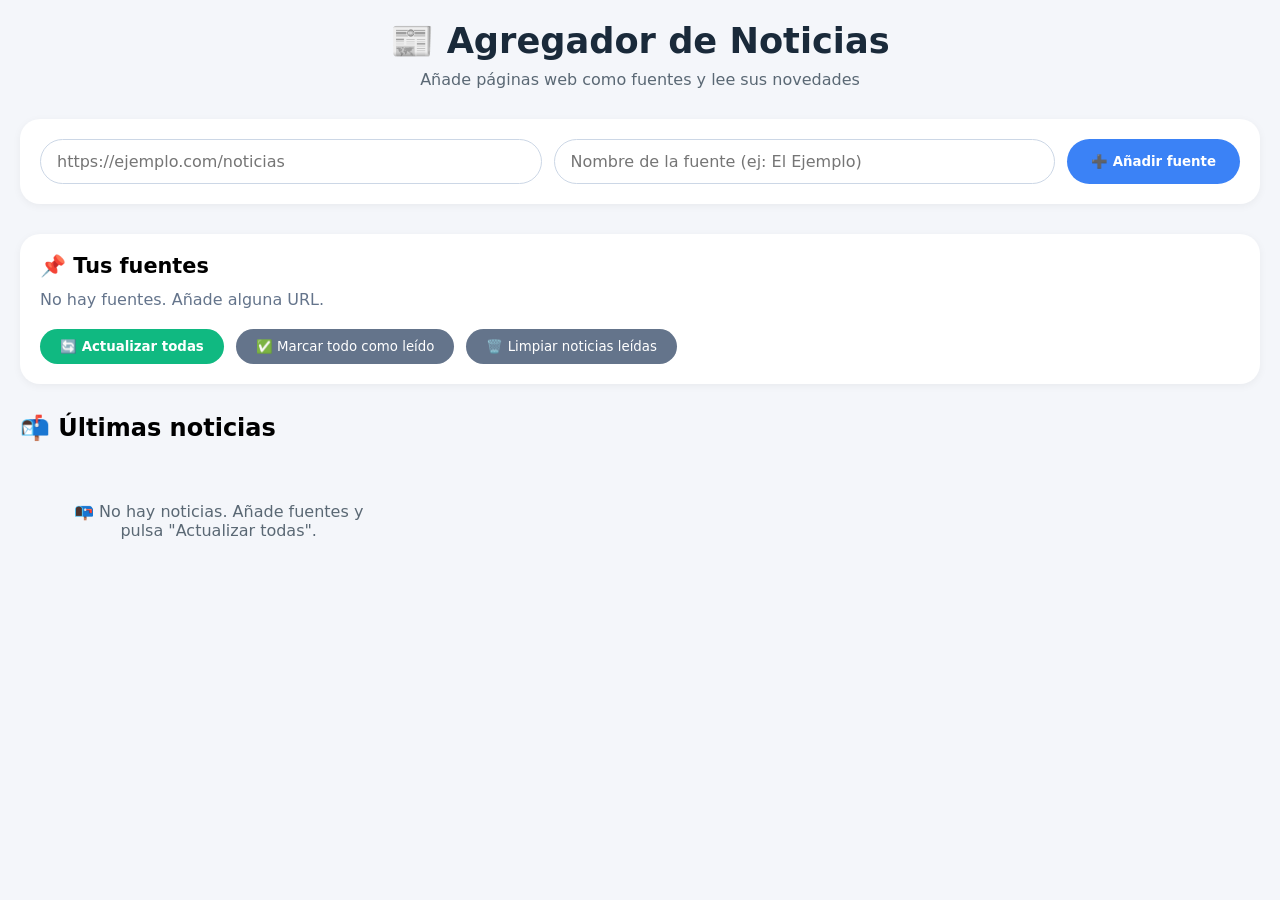
==== index.html @ e3d0ec3b "Add files via upload" ====
<!DOCTYPE html>
<html lang="es">
<head>
    <meta charset="UTF-8">
    <meta name="viewport" content="width=device-width, initial-scale=1.0, viewport-fit=cover">
    <title>Agregador de Noticias Web</title>
    <link rel="stylesheet" href="style.css">
</head>
<body>
    <div class="container">
        <header>
            <h1>📰 Agregador de Noticias</h1>
            <p>Añade páginas web como fuentes y lee sus novedades</p>
        </header>

        <div class="add-source">
            <input type="url" id="newSourceUrl" placeholder="https://ejemplo.com/noticias" required>
            <input type="text" id="newSourceName" placeholder="Nombre de la fuente (ej: El Ejemplo)">
            <button id="addSourceBtn">➕ Añadir fuente</button>
        </div>

        <div class="sources-panel">
            <h2>📌 Tus fuentes</h2>
            <div id="sourcesList" class="sources-list"></div>
            <div class="actions">
                <button id="fetchAllBtn" class="btn-primary">🔄 Actualizar todas</button>
                <button id="markAllReadBtn" class="btn-secondary">✅ Marcar todo como leído</button>
                <button id="clearReadBtn" class="btn-secondary">🗑️ Limpiar noticias leídas</button>
            </div>
        </div>

        <div class="news-container">
            <h2>📬 Últimas noticias</h2>
            <div id="newsList" class="news-grid">
                <div class="loading">Cargando noticias... Haz clic en "Actualizar todas"</div>
            </div>
        </div>
    </div>

    <script src="script.js"></script>
</body>
</html>
---- style.css ----
* {
    margin: 0;
    padding: 0;
    box-sizing: border-box;
    font-family: system-ui, -apple-system, 'Segoe UI', Roboto, 'Helvetica Neue', sans-serif;
}

body {
    background: #f4f6fa;
    padding: 20px;
}

.container {
    max-width: 1400px;
    margin: 0 auto;
}

header {
    text-align: center;
    margin-bottom: 30px;
}

header h1 {
    font-size: 2.2rem;
    color: #1a2a3a;
}

header p {
    color: #5a6874;
    margin-top: 8px;
}

.add-source {
    display: flex;
    gap: 12px;
    flex-wrap: wrap;
    background: white;
    padding: 20px;
    border-radius: 20px;
    box-shadow: 0 2px 8px rgba(0,0,0,0.05);
    margin-bottom: 30px;
}

.add-source input {
    flex: 1;
    padding: 12px 16px;
    border: 1px solid #ccd7e6;
    border-radius: 40px;
    font-size: 1rem;
    outline: none;
    transition: 0.2s;
}

.add-source input:focus {
    border-color: #3b82f6;
    box-shadow: 0 0 0 3px rgba(59,130,246,0.1);
}

.add-source button {
    background: #3b82f6;
    color: white;
    border: none;
    padding: 12px 24px;
    border-radius: 40px;
    font-weight: bold;
    cursor: pointer;
    transition: 0.2s;
}

.add-source button:hover {
    background: #2563eb;
}

.sources-panel {
    background: white;
    border-radius: 20px;
    padding: 20px;
    margin-bottom: 30px;
    box-shadow: 0 2px 8px rgba(0,0,0,0.05);
}

.sources-panel h2 {
    font-size: 1.3rem;
    margin-bottom: 12px;
}

.sources-list {
    display: flex;
    flex-wrap: wrap;
    gap: 10px;
    margin-bottom: 20px;
}

.source-tag {
    background: #eef2ff;
    padding: 6px 14px;
    border-radius: 30px;
    display: flex;
    align-items: center;
    gap: 8px;
    font-size: 0.9rem;
}

.source-tag button {
    background: none;
    border: none;
    color: #ef4444;
    font-weight: bold;
    cursor: pointer;
    font-size: 1.2rem;
    line-height: 1;
}

.actions {
    display: flex;
    gap: 12px;
    flex-wrap: wrap;
}

.btn-primary {
    background: #10b981;
    color: white;
    border: none;
    padding: 10px 20px;
    border-radius: 40px;
    cursor: pointer;
    font-weight: bold;
}

.btn-secondary {
    background: #64748b;
    color: white;
    border: none;
    padding: 10px 20px;
    border-radius: 40px;
    cursor: pointer;
}

.btn-primary:hover, .btn-secondary:hover {
    opacity: 0.9;
}

.news-container h2 {
    margin-bottom: 20px;
}

.news-grid {
    display: grid;
    grid-template-columns: repeat(auto-fill, minmax(320px, 1fr));
    gap: 24px;
}

.news-card {
    background: white;
    border-radius: 20px;
    overflow: hidden;
    box-shadow: 0 4px 12px rgba(0,0,0,0.08);
    transition: transform 0.2s, opacity 0.2s;
    cursor: pointer;
}

.news-card:hover {
    transform: translateY(-4px);
}

.news-card.read {
    opacity: 0.6;
    background: #e9ecef;
    filter: grayscale(0.1);
}

.news-img {
    width: 100%;
    height: 180px;
    object-fit: cover;
    background: #d1d5db;
}

.news-content {
    padding: 16px;
}

.news-title {
    font-size: 1.2rem;
    font-weight: 600;
    margin-bottom: 8px;
    color: #0f172a;
}

.news-summary {
    font-size: 0.9rem;
    color: #475569;
    line-height: 1.4;
}

.news-source {
    font-size: 0.75rem;
    color: #3b82f6;
    margin-top: 10px;
    text-transform: uppercase;
    font-weight: bold;
}

.loading, .no-news {
    text-align: center;
    padding: 40px;
    color: #5a6874;
}

@media (max-width: 700px) {
    .add-source {
        flex-direction: column;
    }
    .news-grid {
        grid-template-columns: 1fr;
    }
}
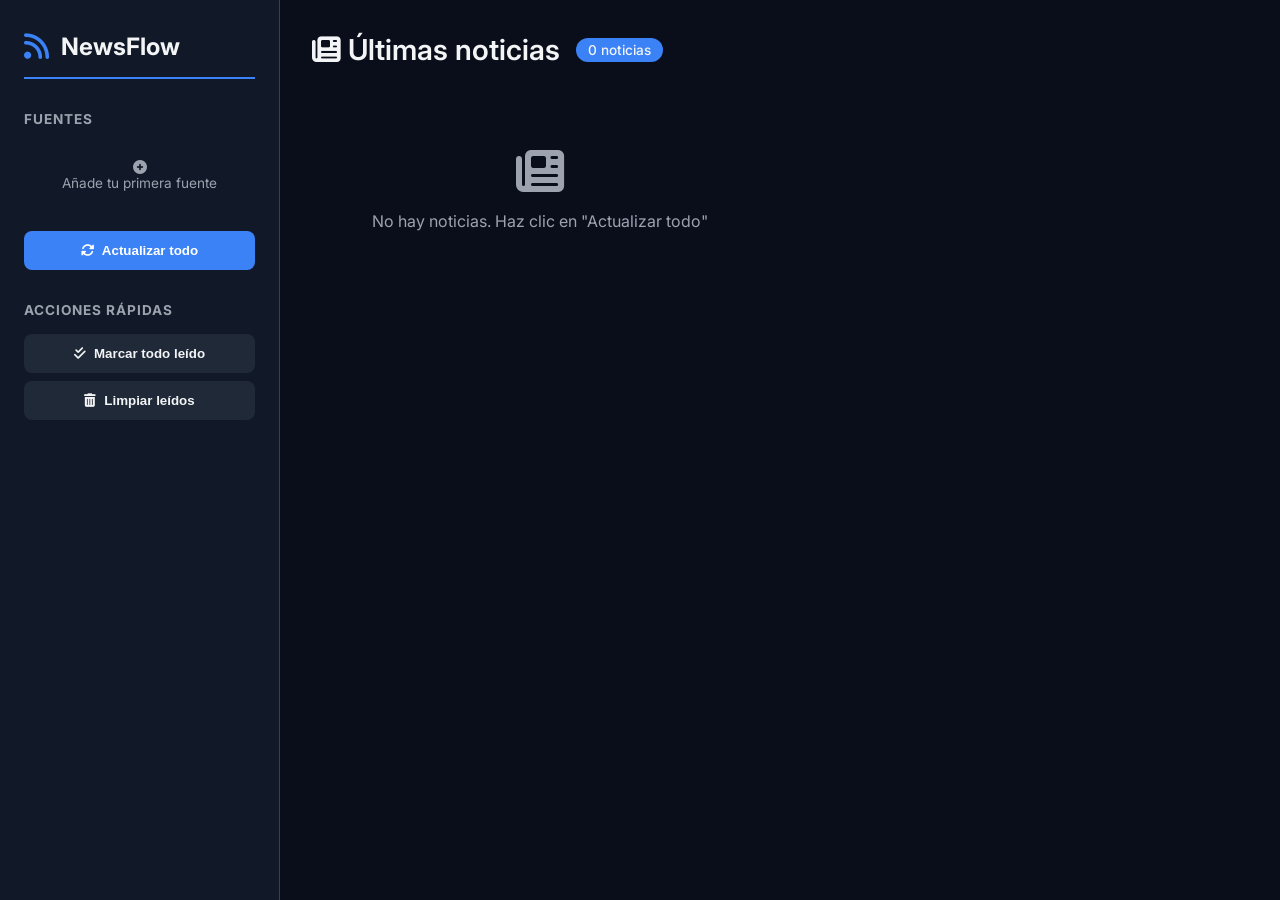
==== commit bec1d79b: "Add files via upload" ====
--- a/index.html
+++ b/index.html
@@ -3,38 +3,78 @@
 <head>
     <meta charset="UTF-8">
     <meta name="viewport" content="width=device-width, initial-scale=1.0, viewport-fit=cover">
-    <title>Agregador de Noticias Web</title>
+    <title>NewsFlow - Agregador de Noticias Inteligente</title>
     <link rel="stylesheet" href="style.css">
+    <link href="https://fonts.googleapis.com/css2?family=Inter:opsz,wght@14..32,300;14..32,400;14..32,500;14..32,600;14..32,700&display=swap" rel="stylesheet">
+    <link rel="stylesheet" href="https://cdnjs.cloudflare.com/ajax/libs/font-awesome/6.4.0/css/all.min.css">
 </head>
 <body>
-    <div class="container">
-        <header>
-            <h1>📰 Agregador de Noticias</h1>
-            <p>Añade páginas web como fuentes y lee sus novedades</p>
-        </header>
+    <div class="app-container">
+        <!-- Sidebar moderna -->
+        <aside class="sidebar">
+            <div class="logo">
+                <i class="fas fa-rss"></i>
+                <span>NewsFlow</span>
+            </div>
+            
+            <div class="sidebar-section">
+                <h3>Fuentes</h3>
+                <div id="sourcesList" class="sources-list-sidebar">
+                    <div class="empty-state-small">No hay fuentes aún</div>
+                </div>
+                <button id="fetchAllBtn" class="btn-update">
+                    <i class="fas fa-sync-alt"></i> Actualizar todo
+                </button>
+            </div>
 
-        <div class="add-source">
-            <input type="url" id="newSourceUrl" placeholder="https://ejemplo.com/noticias" required>
-            <input type="text" id="newSourceName" placeholder="Nombre de la fuente (ej: El Ejemplo)">
-            <button id="addSourceBtn">➕ Añadir fuente</button>
-        </div>
+            <div class="sidebar-section">
+                <h3>Acciones rápidas</h3>
+                <button id="markAllReadBtn" class="btn-sidebar">
+                    <i class="fas fa-check-double"></i> Marcar todo leído
+                </button>
+                <button id="clearReadBtn" class="btn-sidebar">
+                    <i class="fas fa-trash-alt"></i> Limpiar leídos
+                </button>
+            </div>
+        </aside>
 
-        <div class="sources-panel">
-            <h2>📌 Tus fuentes</h2>
-            <div id="sourcesList" class="sources-list"></div>
-            <div class="actions">
-                <button id="fetchAllBtn" class="btn-primary">🔄 Actualizar todas</button>
-                <button id="markAllReadBtn" class="btn-secondary">✅ Marcar todo como leído</button>
-                <button id="clearReadBtn" class="btn-secondary">🗑️ Limpiar noticias leídas</button>
+        <!-- Contenido principal -->
+        <main class="main-content">
+            <header class="main-header">
+                <div class="header-title">
+                    <h1><i class="fas fa-newspaper"></i> Últimas noticias</h1>
+                    <span id="newsCount" class="news-badge">0 noticias</span>
+                </div>
+                <button id="addSourceBtnMobile" class="btn-mobile-add">
+                    <i class="fas fa-plus"></i> Añadir fuente
+                </button>
+            </header>
+
+            <!-- Modal para añadir fuente -->
+            <div id="addModal" class="modal">
+                <div class="modal-content">
+                    <div class="modal-header">
+                        <h2><i class="fas fa-plus-circle"></i> Añadir nueva fuente</h2>
+                        <span class="close">&times;</span>
+                    </div>
+                    <div class="modal-body">
+                        <input type="url" id="newSourceUrl" placeholder="https://www.elmundo.es/" required>
+                        <input type="text" id="newSourceName" placeholder="Nombre (ej: El Mundo)">
+                        <div class="modal-buttons">
+                            <button id="addSourceBtn" class="btn-primary">Guardar fuente</button>
+                        </div>
+                    </div>
+                </div>
             </div>
-        </div>
 
-        <div class="news-container">
-            <h2>📬 Últimas noticias</h2>
+            <!-- Grid de noticias -->
             <div id="newsList" class="news-grid">
-                <div class="loading">Cargando noticias... Haz clic en "Actualizar todas"</div>
+                <div class="loading-state">
+                    <i class="fas fa-spinner fa-spin"></i>
+                    <p>Cargando noticias...</p>
+                </div>
             </div>
-        </div>
+        </main>
     </div>
 
     <script src="script.js"></script>
--- a/style.css
+++ b/style.css
@@ -1,216 +1,405 @@
+:root {
+    --bg-primary: #0a0e1a;
+    --bg-secondary: #111827;
+    --bg-tertiary: #1f2937;
+    --text-primary: #f3f4f6;
+    --text-secondary: #9ca3af;
+    --accent-primary: #3b82f6;
+    --accent-secondary: #10b981;
+    --border-color: #374151;
+    --card-hover: #1e293b;
+    --read-opacity: 0.5;
+}
+
 * {
     margin: 0;
     padding: 0;
     box-sizing: border-box;
-    font-family: system-ui, -apple-system, 'Segoe UI', Roboto, 'Helvetica Neue', sans-serif;
 }
 
 body {
-    background: #f4f6fa;
-    padding: 20px;
-}
-
-.container {
-    max-width: 1400px;
-    margin: 0 auto;
-}
-
-header {
-    text-align: center;
-    margin-bottom: 30px;
-}
-
-header h1 {
-    font-size: 2.2rem;
-    color: #1a2a3a;
-}
-
-header p {
-    color: #5a6874;
-    margin-top: 8px;
-}
-
-.add-source {
-    display: flex;
+    font-family: 'Inter', sans-serif;
+    background: var(--bg-primary);
+    color: var(--text-primary);
+    overflow-x: hidden;
+}
+
+.app-container {
+    display: flex;
+    min-height: 100vh;
+}
+
+/* Sidebar moderna */
+.sidebar {
+    width: 280px;
+    background: var(--bg-secondary);
+    border-right: 1px solid var(--border-color);
+    padding: 2rem 1.5rem;
+    position: fixed;
+    height: 100vh;
+    overflow-y: auto;
+    backdrop-filter: blur(10px);
+}
+
+.logo {
+    display: flex;
+    align-items: center;
     gap: 12px;
-    flex-wrap: wrap;
-    background: white;
-    padding: 20px;
-    border-radius: 20px;
-    box-shadow: 0 2px 8px rgba(0,0,0,0.05);
-    margin-bottom: 30px;
-}
-
-.add-source input {
+    font-size: 1.5rem;
+    font-weight: 700;
+    margin-bottom: 2rem;
+    padding-bottom: 1rem;
+    border-bottom: 2px solid var(--accent-primary);
+}
+
+.logo i {
+    color: var(--accent-primary);
+    font-size: 1.8rem;
+}
+
+.sidebar-section {
+    margin-bottom: 2rem;
+}
+
+.sidebar-section h3 {
+    font-size: 0.85rem;
+    text-transform: uppercase;
+    letter-spacing: 1px;
+    color: var(--text-secondary);
+    margin-bottom: 1rem;
+}
+
+.sources-list-sidebar {
+    margin-bottom: 1.5rem;
+    max-height: 400px;
+    overflow-y: auto;
+}
+
+.source-item {
+    background: var(--bg-tertiary);
+    padding: 0.75rem;
+    margin-bottom: 0.5rem;
+    border-radius: 8px;
+    display: flex;
+    justify-content: space-between;
+    align-items: center;
+    transition: all 0.2s;
+}
+
+.source-item:hover {
+    background: #2d3748;
+    transform: translateX(4px);
+}
+
+.source-name {
+    font-size: 0.9rem;
+    font-weight: 500;
     flex: 1;
-    padding: 12px 16px;
-    border: 1px solid #ccd7e6;
-    border-radius: 40px;
-    font-size: 1rem;
-    outline: none;
-    transition: 0.2s;
-}
-
-.add-source input:focus {
-    border-color: #3b82f6;
-    box-shadow: 0 0 0 3px rgba(59,130,246,0.1);
-}
-
-.add-source button {
-    background: #3b82f6;
-    color: white;
-    border: none;
-    padding: 12px 24px;
-    border-radius: 40px;
-    font-weight: bold;
-    cursor: pointer;
-    transition: 0.2s;
-}
-
-.add-source button:hover {
-    background: #2563eb;
-}
-
-.sources-panel {
-    background: white;
-    border-radius: 20px;
-    padding: 20px;
-    margin-bottom: 30px;
-    box-shadow: 0 2px 8px rgba(0,0,0,0.05);
-}
-
-.sources-panel h2 {
-    font-size: 1.3rem;
-    margin-bottom: 12px;
-}
-
-.sources-list {
-    display: flex;
-    flex-wrap: wrap;
-    gap: 10px;
-    margin-bottom: 20px;
-}
-
-.source-tag {
-    background: #eef2ff;
-    padding: 6px 14px;
-    border-radius: 30px;
-    display: flex;
-    align-items: center;
-    gap: 8px;
-    font-size: 0.9rem;
-}
-
-.source-tag button {
+}
+
+.remove-source {
     background: none;
     border: none;
     color: #ef4444;
-    font-weight: bold;
     cursor: pointer;
-    font-size: 1.2rem;
-    line-height: 1;
-}
-
-.actions {
-    display: flex;
-    gap: 12px;
+    padding: 4px 8px;
+    border-radius: 4px;
+    transition: all 0.2s;
+}
+
+.remove-source:hover {
+    background: rgba(239, 68, 68, 0.2);
+}
+
+.btn-update, .btn-sidebar {
+    width: 100%;
+    padding: 0.75rem;
+    border: none;
+    border-radius: 8px;
+    font-weight: 600;
+    cursor: pointer;
+    transition: all 0.2s;
+    display: flex;
+    align-items: center;
+    justify-content: center;
+    gap: 8px;
+}
+
+.btn-update {
+    background: var(--accent-primary);
+    color: white;
+}
+
+.btn-update:hover {
+    background: #2563eb;
+    transform: translateY(-2px);
+}
+
+.btn-sidebar {
+    background: var(--bg-tertiary);
+    color: var(--text-primary);
+    margin-bottom: 0.5rem;
+}
+
+.btn-sidebar:hover {
+    background: #2d3748;
+}
+
+/* Main content */
+.main-content {
+    flex: 1;
+    margin-left: 280px;
+    padding: 2rem;
+}
+
+.main-header {
+    display: flex;
+    justify-content: space-between;
+    align-items: center;
+    margin-bottom: 2rem;
     flex-wrap: wrap;
-}
-
-.btn-primary {
-    background: #10b981;
+    gap: 1rem;
+}
+
+.header-title {
+    display: flex;
+    align-items: center;
+    gap: 1rem;
+}
+
+.header-title h1 {
+    font-size: 1.8rem;
+    font-weight: 600;
+}
+
+.news-badge {
+    background: var(--accent-primary);
+    padding: 0.25rem 0.75rem;
+    border-radius: 20px;
+    font-size: 0.85rem;
+    font-weight: 500;
+}
+
+.btn-mobile-add {
+    display: none;
+    background: var(--accent-primary);
     color: white;
     border: none;
-    padding: 10px 20px;
-    border-radius: 40px;
+    padding: 0.75rem 1.5rem;
+    border-radius: 8px;
     cursor: pointer;
-    font-weight: bold;
-}
-
-.btn-secondary {
-    background: #64748b;
-    color: white;
-    border: none;
-    padding: 10px 20px;
-    border-radius: 40px;
+    font-weight: 600;
+    gap: 8px;
+}
+
+/* Modal */
+.modal {
+    display: none;
+    position: fixed;
+    z-index: 1000;
+    left: 0;
+    top: 0;
+    width: 100%;
+    height: 100%;
+    background: rgba(0,0,0,0.8);
+    backdrop-filter: blur(4px);
+}
+
+.modal-content {
+    background: var(--bg-secondary);
+    margin: 10% auto;
+    width: 90%;
+    max-width: 500px;
+    border-radius: 16px;
+    animation: slideDown 0.3s ease;
+}
+
+@keyframes slideDown {
+    from {
+        transform: translateY(-50px);
+        opacity: 0;
+    }
+    to {
+        transform: translateY(0);
+        opacity: 1;
+    }
+}
+
+.modal-header {
+    padding: 1.5rem;
+    border-bottom: 1px solid var(--border-color);
+    display: flex;
+    justify-content: space-between;
+    align-items: center;
+}
+
+.close {
+    font-size: 1.8rem;
     cursor: pointer;
-}
-
-.btn-primary:hover, .btn-secondary:hover {
-    opacity: 0.9;
-}
-
-.news-container h2 {
-    margin-bottom: 20px;
-}
-
+    transition: 0.2s;
+}
+
+.close:hover {
+    color: var(--accent-primary);
+}
+
+.modal-body {
+    padding: 1.5rem;
+}
+
+.modal-body input {
+    width: 100%;
+    padding: 0.75rem;
+    margin-bottom: 1rem;
+    background: var(--bg-tertiary);
+    border: 1px solid var(--border-color);
+    border-radius: 8px;
+    color: var(--text-primary);
+    font-size: 1rem;
+}
+
+/* News grid */
 .news-grid {
     display: grid;
-    grid-template-columns: repeat(auto-fill, minmax(320px, 1fr));
-    gap: 24px;
+    grid-template-columns: repeat(auto-fill, minmax(360px, 1fr));
+    gap: 1.5rem;
 }
 
 .news-card {
-    background: white;
-    border-radius: 20px;
+    background: var(--bg-secondary);
+    border-radius: 12px;
     overflow: hidden;
-    box-shadow: 0 4px 12px rgba(0,0,0,0.08);
-    transition: transform 0.2s, opacity 0.2s;
     cursor: pointer;
+    transition: all 0.3s cubic-bezier(0.4, 0, 0.2, 1);
+    border: 1px solid var(--border-color);
+    position: relative;
 }
 
 .news-card:hover {
     transform: translateY(-4px);
+    box-shadow: 0 12px 24px rgba(0,0,0,0.3);
+    border-color: var(--accent-primary);
 }
 
 .news-card.read {
     opacity: 0.6;
-    background: #e9ecef;
-    filter: grayscale(0.1);
+    filter: grayscale(0.3);
+    background: var(--bg-tertiary);
+}
+
+.news-card.read::after {
+    content: "✓ Leído";
+    position: absolute;
+    top: 12px;
+    right: 12px;
+    background: var(--accent-secondary);
+    padding: 4px 8px;
+    border-radius: 6px;
+    font-size: 0.7rem;
+    font-weight: 600;
 }
 
 .news-img {
     width: 100%;
-    height: 180px;
+    height: 200px;
     object-fit: cover;
-    background: #d1d5db;
+    background: linear-gradient(135deg, #1e293b, #0f172a);
 }
 
 .news-content {
-    padding: 16px;
+    padding: 1.25rem;
 }
 
 .news-title {
-    font-size: 1.2rem;
-    font-weight: 600;
-    margin-bottom: 8px;
-    color: #0f172a;
+    font-size: 1.1rem;
+    font-weight: 600;
+    margin-bottom: 0.5rem;
+    line-height: 1.4;
 }
 
 .news-summary {
-    font-size: 0.9rem;
-    color: #475569;
-    line-height: 1.4;
+    font-size: 0.85rem;
+    color: var(--text-secondary);
+    line-height: 1.5;
+    margin-bottom: 0.75rem;
+}
+
+.news-meta {
+    display: flex;
+    justify-content: space-between;
+    align-items: center;
+    font-size: 0.75rem;
 }
 
 .news-source {
-    font-size: 0.75rem;
-    color: #3b82f6;
-    margin-top: 10px;
+    color: var(--accent-primary);
+    font-weight: 600;
     text-transform: uppercase;
-    font-weight: bold;
-}
-
-.loading, .no-news {
+}
+
+.news-date {
+    color: var(--text-secondary);
+}
+
+.loading-state {
     text-align: center;
-    padding: 40px;
-    color: #5a6874;
-}
-
-@media (max-width: 700px) {
-    .add-source {
-        flex-direction: column;
-    }
+    padding: 3rem;
+    color: var(--text-secondary);
+}
+
+.loading-state i {
+    font-size: 3rem;
+    margin-bottom: 1rem;
+}
+
+.empty-state-small {
+    text-align: center;
+    padding: 1rem;
+    color: var(--text-secondary);
+    font-size: 0.85rem;
+}
+
+/* Scrollbar */
+::-webkit-scrollbar {
+    width: 8px;
+    height: 8px;
+}
+
+::-webkit-scrollbar-track {
+    background: var(--bg-primary);
+}
+
+::-webkit-scrollbar-thumb {
+    background: var(--border-color);
+    border-radius: 4px;
+}
+
+::-webkit-scrollbar-thumb:hover {
+    background: var(--accent-primary);
+}
+
+/* Responsive */
+@media (max-width: 768px) {
+    .sidebar {
+        transform: translateX(-100%);
+        position: fixed;
+        z-index: 100;
+        transition: transform 0.3s;
+    }
+    
+    .sidebar.open {
+        transform: translateX(0);
+    }
+    
+    .main-content {
+        margin-left: 0;
+        padding: 1rem;
+    }
+    
+    .btn-mobile-add {
+        display: flex;
+    }
+    
     .news-grid {
         grid-template-columns: 1fr;
     }
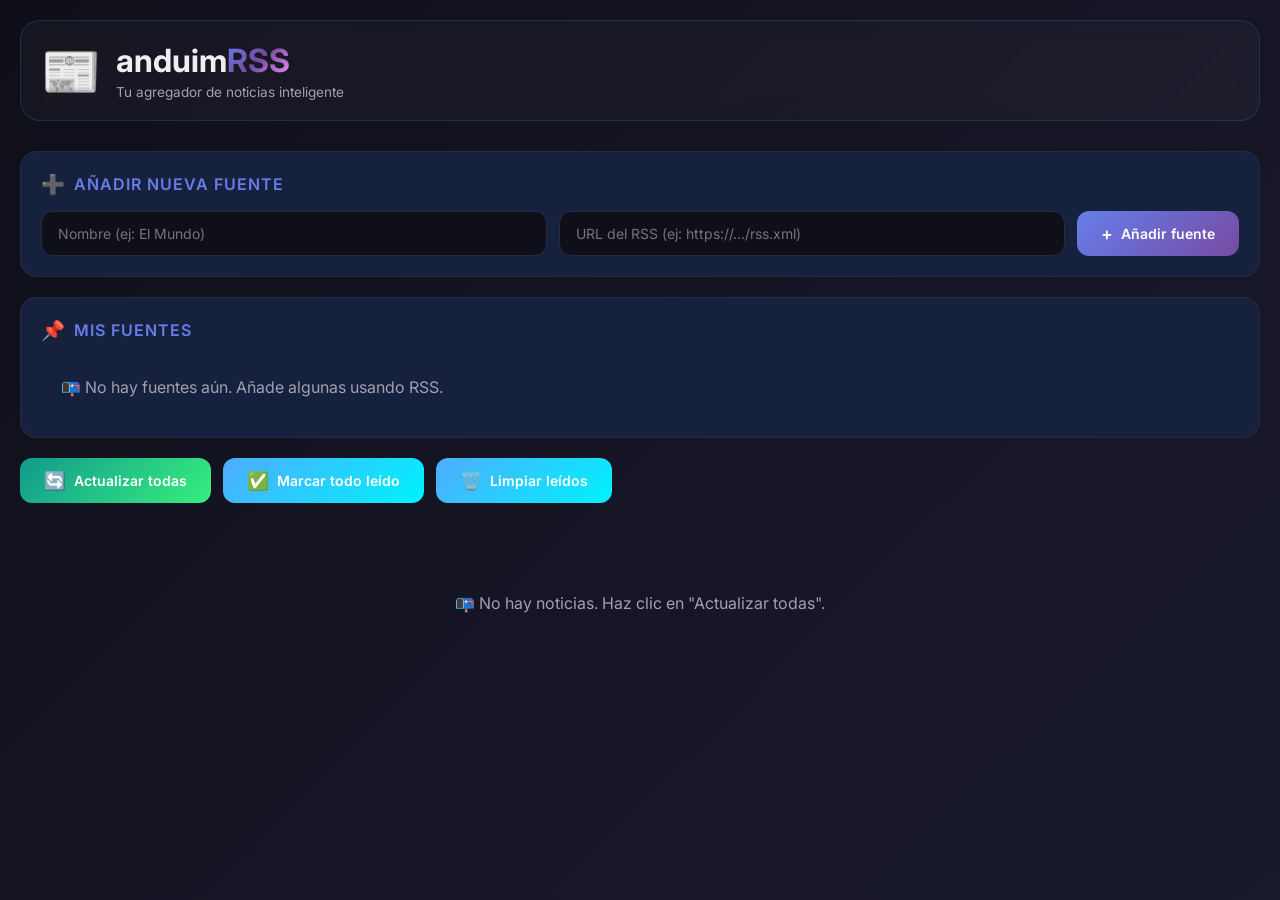
==== commit b234875c: "Add files via upload" ====
--- a/index.html
+++ b/index.html
@@ -3,78 +3,61 @@
 <head>
     <meta charset="UTF-8">
     <meta name="viewport" content="width=device-width, initial-scale=1.0, viewport-fit=cover">
-    <title>NewsFlow - Agregador de Noticias Inteligente</title>
+    <title>anduimRSS - Lector de noticias</title>
     <link rel="stylesheet" href="style.css">
     <link href="https://fonts.googleapis.com/css2?family=Inter:opsz,wght@14..32,300;14..32,400;14..32,500;14..32,600;14..32,700&display=swap" rel="stylesheet">
-    <link rel="stylesheet" href="https://cdnjs.cloudflare.com/ajax/libs/font-awesome/6.4.0/css/all.min.css">
 </head>
 <body>
-    <div class="app-container">
-        <!-- Sidebar moderna -->
-        <aside class="sidebar">
+    <div class="container">
+        <!-- Header con logo -->
+        <header>
             <div class="logo">
-                <i class="fas fa-rss"></i>
-                <span>NewsFlow</span>
+                <div class="logo-icon">📰</div>
+                <div class="logo-text">
+                    <h1>anduim<span class="gradient">RSS</span></h1>
+                    <p>Tu agregador de noticias inteligente</p>
+                </div>
             </div>
-            
-            <div class="sidebar-section">
-                <h3>Fuentes</h3>
-                <div id="sourcesList" class="sources-list-sidebar">
-                    <div class="empty-state-small">No hay fuentes aún</div>
-                </div>
-                <button id="fetchAllBtn" class="btn-update">
-                    <i class="fas fa-sync-alt"></i> Actualizar todo
+        </header>
+
+        <!-- Formulario añadir fuente -->
+        <div class="card add-card">
+            <h3><span class="icon">➕</span> Añadir nueva fuente</h3>
+            <div class="add-form">
+                <input type="text" id="sourceName" placeholder="Nombre (ej: El Mundo)" class="input">
+                <input type="url" id="sourceRss" placeholder="URL del RSS (ej: https://.../rss.xml)" class="input">
+                <button id="addBtn" class="btn btn-primary">
+                    <span class="btn-icon">+</span> Añadir fuente
                 </button>
             </div>
+        </div>
 
-            <div class="sidebar-section">
-                <h3>Acciones rápidas</h3>
-                <button id="markAllReadBtn" class="btn-sidebar">
-                    <i class="fas fa-check-double"></i> Marcar todo leído
-                </button>
-                <button id="clearReadBtn" class="btn-sidebar">
-                    <i class="fas fa-trash-alt"></i> Limpiar leídos
-                </button>
+        <!-- Lista de fuentes -->
+        <div class="card sources-card">
+            <h3><span class="icon">📌</span> Mis fuentes</h3>
+            <div id="sourcesList" class="sources-list"></div>
+        </div>
+
+        <!-- Barra de acciones -->
+        <div class="actions-bar">
+            <button id="refreshBtn" class="btn btn-success">
+                <span class="btn-icon">🔄</span> Actualizar todas
+            </button>
+            <button id="markReadBtn" class="btn btn-secondary">
+                <span class="btn-icon">✅</span> Marcar todo leído
+            </button>
+            <button id="clearReadBtn" class="btn btn-secondary">
+                <span class="btn-icon">🗑️</span> Limpiar leídos
+            </button>
+        </div>
+
+        <!-- Contenedor de noticias -->
+        <div id="newsContainer" class="news-container">
+            <div class="loading-state">
+                <div class="loading-spinner"></div>
+                <p>✨ Haz clic en "Actualizar todas" para cargar noticias</p>
             </div>
-        </aside>
-
-        <!-- Contenido principal -->
-        <main class="main-content">
-            <header class="main-header">
-                <div class="header-title">
-                    <h1><i class="fas fa-newspaper"></i> Últimas noticias</h1>
-                    <span id="newsCount" class="news-badge">0 noticias</span>
-                </div>
-                <button id="addSourceBtnMobile" class="btn-mobile-add">
-                    <i class="fas fa-plus"></i> Añadir fuente
-                </button>
-            </header>
-
-            <!-- Modal para añadir fuente -->
-            <div id="addModal" class="modal">
-                <div class="modal-content">
-                    <div class="modal-header">
-                        <h2><i class="fas fa-plus-circle"></i> Añadir nueva fuente</h2>
-                        <span class="close">&times;</span>
-                    </div>
-                    <div class="modal-body">
-                        <input type="url" id="newSourceUrl" placeholder="https://www.elmundo.es/" required>
-                        <input type="text" id="newSourceName" placeholder="Nombre (ej: El Mundo)">
-                        <div class="modal-buttons">
-                            <button id="addSourceBtn" class="btn-primary">Guardar fuente</button>
-                        </div>
-                    </div>
-                </div>
-            </div>
-
-            <!-- Grid de noticias -->
-            <div id="newsList" class="news-grid">
-                <div class="loading-state">
-                    <i class="fas fa-spinner fa-spin"></i>
-                    <p>Cargando noticias...</p>
-                </div>
-            </div>
-        </main>
+        </div>
     </div>
 
     <script src="script.js"></script>
--- a/style.css
+++ b/style.css
@@ -1,14 +1,17 @@
 :root {
-    --bg-primary: #0a0e1a;
-    --bg-secondary: #111827;
-    --bg-tertiary: #1f2937;
-    --text-primary: #f3f4f6;
-    --text-secondary: #9ca3af;
-    --accent-primary: #3b82f6;
-    --accent-secondary: #10b981;
-    --border-color: #374151;
-    --card-hover: #1e293b;
-    --read-opacity: 0.5;
+    --bg-primary: #0f0f1a;
+    --bg-secondary: #1a1a2e;
+    --bg-card: #16213e;
+    --text-primary: #eeeeee;
+    --text-secondary: #a0a0b0;
+    --accent-1: #667eea;
+    --accent-2: #764ba2;
+    --accent-3: #f093fb;
+    --accent-4: #4facfe;
+    --success: #00b894;
+    --warning: #fdcb6e;
+    --danger: #ff7675;
+    --border: #2a2a3e;
 }
 
 * {
@@ -18,348 +21,393 @@
 }
 
 body {
-    font-family: 'Inter', sans-serif;
-    background: var(--bg-primary);
+    font-family: 'Inter', -apple-system, BlinkMacSystemFont, 'Segoe UI', sans-serif;
+    background: linear-gradient(135deg, var(--bg-primary) 0%, var(--bg-secondary) 100%);
     color: var(--text-primary);
-    overflow-x: hidden;
-}
-
-.app-container {
-    display: flex;
+    padding: 20px;
     min-height: 100vh;
 }
 
-/* Sidebar moderna */
-.sidebar {
-    width: 280px;
-    background: var(--bg-secondary);
-    border-right: 1px solid var(--border-color);
-    padding: 2rem 1.5rem;
-    position: fixed;
-    height: 100vh;
-    overflow-y: auto;
+.container {
+    max-width: 1400px;
+    margin: 0 auto;
+}
+
+/* Header con logo */
+header {
+    margin-bottom: 30px;
+    animation: slideDown 0.5s ease;
+}
+
+.logo {
+    display: flex;
+    align-items: center;
+    gap: 15px;
+    padding: 20px;
+    background: rgba(255, 255, 255, 0.03);
     backdrop-filter: blur(10px);
-}
-
-.logo {
+    border-radius: 20px;
+    border: 1px solid rgba(102, 126, 234, 0.2);
+}
+
+.logo-icon {
+    font-size: 3rem;
+    animation: float 3s ease-in-out infinite;
+}
+
+.logo-text h1 {
+    font-size: 2rem;
+    font-weight: 700;
+}
+
+.gradient {
+    background: linear-gradient(135deg, var(--accent-1), var(--accent-2), var(--accent-3));
+    -webkit-background-clip: text;
+    -webkit-text-fill-color: transparent;
+    background-clip: text;
+}
+
+.logo-text p {
+    color: var(--text-secondary);
+    font-size: 0.85rem;
+    margin-top: 4px;
+}
+
+/* Cards generales */
+.card {
+    background: var(--bg-card);
+    border-radius: 16px;
+    padding: 20px;
+    margin-bottom: 20px;
+    border: 1px solid var(--border);
+    transition: all 0.3s ease;
+}
+
+.card:hover {
+    border-color: var(--accent-1);
+    box-shadow: 0 4px 20px rgba(102, 126, 234, 0.1);
+}
+
+.card h3 {
+    font-size: 1rem;
+    font-weight: 600;
+    margin-bottom: 15px;
     display: flex;
     align-items: center;
-    gap: 12px;
-    font-size: 1.5rem;
-    font-weight: 700;
-    margin-bottom: 2rem;
-    padding-bottom: 1rem;
-    border-bottom: 2px solid var(--accent-primary);
-}
-
-.logo i {
-    color: var(--accent-primary);
-    font-size: 1.8rem;
-}
-
-.sidebar-section {
-    margin-bottom: 2rem;
-}
-
-.sidebar-section h3 {
-    font-size: 0.85rem;
+    gap: 8px;
+    color: var(--accent-1);
     text-transform: uppercase;
     letter-spacing: 1px;
-    color: var(--text-secondary);
-    margin-bottom: 1rem;
-}
-
-.sources-list-sidebar {
-    margin-bottom: 1.5rem;
-    max-height: 400px;
-    overflow-y: auto;
-}
-
-.source-item {
-    background: var(--bg-tertiary);
-    padding: 0.75rem;
-    margin-bottom: 0.5rem;
-    border-radius: 8px;
-    display: flex;
-    justify-content: space-between;
+}
+
+.icon {
+    font-size: 1.2rem;
+}
+
+/* Formulario */
+.add-form {
+    display: flex;
+    gap: 12px;
+    flex-wrap: wrap;
+}
+
+.input {
+    flex: 1;
+    padding: 12px 16px;
+    background: var(--bg-primary);
+    border: 1px solid var(--border);
+    border-radius: 12px;
+    color: var(--text-primary);
+    font-size: 14px;
+    transition: all 0.3s;
+    font-family: 'Inter', monospace;
+}
+
+.input:focus {
+    outline: none;
+    border-color: var(--accent-1);
+    box-shadow: 0 0 0 3px rgba(102, 126, 234, 0.1);
+}
+
+/* Botones */
+.btn {
+    padding: 12px 24px;
+    border: none;
+    border-radius: 12px;
+    font-weight: 600;
+    cursor: pointer;
+    transition: all 0.3s;
+    font-size: 14px;
+    display: inline-flex;
     align-items: center;
-    transition: all 0.2s;
-}
-
-.source-item:hover {
-    background: #2d3748;
+    gap: 8px;
+    font-family: 'Inter', sans-serif;
+}
+
+.btn-icon {
+    font-size: 1.1rem;
+}
+
+.btn-primary {
+    background: linear-gradient(135deg, var(--accent-1), var(--accent-2));
+    color: white;
+}
+
+.btn-primary:hover {
+    transform: translateY(-2px);
+    box-shadow: 0 4px 15px rgba(102, 126, 234, 0.4);
+}
+
+.btn-success {
+    background: linear-gradient(135deg, #11998e, #38ef7d);
+    color: white;
+}
+
+.btn-success:hover {
+    transform: translateY(-2px);
+    box-shadow: 0 4px 15px rgba(56, 239, 125, 0.4);
+}
+
+.btn-secondary {
+    background: linear-gradient(135deg, #4facfe, #00f2fe);
+    color: white;
+}
+
+.btn-secondary:hover {
+    transform: translateY(-2px);
+    box-shadow: 0 4px 15px rgba(79, 172, 254, 0.4);
+}
+
+/* Fuentes */
+.sources-list {
+    display: flex;
+    flex-wrap: wrap;
+    gap: 10px;
+}
+
+.source-tag {
+    background: linear-gradient(135deg, rgba(102, 126, 234, 0.2), rgba(118, 75, 162, 0.2));
+    padding: 8px 16px;
+    border-radius: 30px;
+    display: flex;
+    align-items: center;
+    gap: 10px;
+    border: 1px solid rgba(102, 126, 234, 0.3);
+    font-size: 13px;
+    transition: all 0.3s;
+}
+
+.source-tag:hover {
+    border-color: var(--accent-1);
     transform: translateX(4px);
 }
 
-.source-name {
-    font-size: 0.9rem;
-    font-weight: 500;
-    flex: 1;
-}
-
-.remove-source {
+.source-tag button {
     background: none;
     border: none;
-    color: #ef4444;
+    color: var(--danger);
     cursor: pointer;
-    padding: 4px 8px;
-    border-radius: 4px;
-    transition: all 0.2s;
-}
-
-.remove-source:hover {
-    background: rgba(239, 68, 68, 0.2);
-}
-
-.btn-update, .btn-sidebar {
-    width: 100%;
-    padding: 0.75rem;
-    border: none;
-    border-radius: 8px;
-    font-weight: 600;
-    cursor: pointer;
-    transition: all 0.2s;
-    display: flex;
-    align-items: center;
-    justify-content: center;
-    gap: 8px;
-}
-
-.btn-update {
-    background: var(--accent-primary);
-    color: white;
-}
-
-.btn-update:hover {
-    background: #2563eb;
-    transform: translateY(-2px);
-}
-
-.btn-sidebar {
-    background: var(--bg-tertiary);
-    color: var(--text-primary);
-    margin-bottom: 0.5rem;
-}
-
-.btn-sidebar:hover {
-    background: #2d3748;
-}
-
-/* Main content */
-.main-content {
-    flex: 1;
-    margin-left: 280px;
-    padding: 2rem;
-}
-
-.main-header {
-    display: flex;
-    justify-content: space-between;
-    align-items: center;
-    margin-bottom: 2rem;
+    font-size: 18px;
+    font-weight: bold;
+    transition: all 0.3s;
+}
+
+.source-tag button:hover {
+    transform: scale(1.1);
+}
+
+/* Barra de acciones */
+.actions-bar {
+    display: flex;
+    gap: 12px;
+    margin-bottom: 30px;
     flex-wrap: wrap;
-    gap: 1rem;
-}
-
-.header-title {
-    display: flex;
-    align-items: center;
-    gap: 1rem;
-}
-
-.header-title h1 {
-    font-size: 1.8rem;
-    font-weight: 600;
-}
-
-.news-badge {
-    background: var(--accent-primary);
-    padding: 0.25rem 0.75rem;
-    border-radius: 20px;
-    font-size: 0.85rem;
-    font-weight: 500;
-}
-
-.btn-mobile-add {
-    display: none;
-    background: var(--accent-primary);
-    color: white;
-    border: none;
-    padding: 0.75rem 1.5rem;
-    border-radius: 8px;
-    cursor: pointer;
-    font-weight: 600;
-    gap: 8px;
-}
-
-/* Modal */
-.modal {
-    display: none;
-    position: fixed;
-    z-index: 1000;
-    left: 0;
-    top: 0;
-    width: 100%;
-    height: 100%;
-    background: rgba(0,0,0,0.8);
-    backdrop-filter: blur(4px);
-}
-
-.modal-content {
-    background: var(--bg-secondary);
-    margin: 10% auto;
-    width: 90%;
-    max-width: 500px;
-    border-radius: 16px;
-    animation: slideDown 0.3s ease;
-}
-
-@keyframes slideDown {
-    from {
-        transform: translateY(-50px);
-        opacity: 0;
-    }
-    to {
-        transform: translateY(0);
-        opacity: 1;
-    }
-}
-
-.modal-header {
-    padding: 1.5rem;
-    border-bottom: 1px solid var(--border-color);
-    display: flex;
-    justify-content: space-between;
-    align-items: center;
-}
-
-.close {
-    font-size: 1.8rem;
-    cursor: pointer;
-    transition: 0.2s;
-}
-
-.close:hover {
-    color: var(--accent-primary);
-}
-
-.modal-body {
-    padding: 1.5rem;
-}
-
-.modal-body input {
-    width: 100%;
-    padding: 0.75rem;
-    margin-bottom: 1rem;
-    background: var(--bg-tertiary);
-    border: 1px solid var(--border-color);
-    border-radius: 8px;
-    color: var(--text-primary);
-    font-size: 1rem;
-}
-
-/* News grid */
+}
+
+/* Grid de noticias - 2 columnas */
 .news-grid {
     display: grid;
-    grid-template-columns: repeat(auto-fill, minmax(360px, 1fr));
-    gap: 1.5rem;
-}
-
+    grid-template-columns: repeat(2, 1fr);
+    gap: 16px;
+}
+
+/* Tarjeta horizontal */
 .news-card {
-    background: var(--bg-secondary);
+    background: var(--bg-card);
     border-radius: 12px;
     overflow: hidden;
     cursor: pointer;
     transition: all 0.3s cubic-bezier(0.4, 0, 0.2, 1);
-    border: 1px solid var(--border-color);
+    border: 1px solid var(--border);
+    display: flex;
+    height: 130px;
     position: relative;
+}
+
+.news-card::before {
+    content: '';
+    position: absolute;
+    top: 0;
+    left: 0;
+    right: 0;
+    bottom: 0;
+    background: linear-gradient(135deg, rgba(102, 126, 234, 0.1), rgba(118, 75, 162, 0.1));
+    opacity: 0;
+    transition: opacity 0.3s;
+    pointer-events: none;
+}
+
+.news-card:hover::before {
+    opacity: 1;
 }
 
 .news-card:hover {
     transform: translateY(-4px);
-    box-shadow: 0 12px 24px rgba(0,0,0,0.3);
-    border-color: var(--accent-primary);
+    border-color: var(--accent-1);
+    box-shadow: 0 8px 25px rgba(102, 126, 234, 0.2);
 }
 
 .news-card.read {
-    opacity: 0.6;
-    filter: grayscale(0.3);
-    background: var(--bg-tertiary);
+    opacity: 0.5;
+    filter: grayscale(0.2);
 }
 
 .news-card.read::after {
-    content: "✓ Leído";
+    content: '✓ Leído';
     position: absolute;
-    top: 12px;
+    top: 8px;
     right: 12px;
-    background: var(--accent-secondary);
-    padding: 4px 8px;
-    border-radius: 6px;
-    font-size: 0.7rem;
+    background: linear-gradient(135deg, var(--success), #00b894);
+    padding: 2px 8px;
+    border-radius: 20px;
+    font-size: 10px;
     font-weight: 600;
-}
-
-.news-img {
-    width: 100%;
-    height: 200px;
+    z-index: 1;
+}
+
+/* Imagen */
+.news-image {
+    width: 130px;
+    height: 130px;
     object-fit: cover;
-    background: linear-gradient(135deg, #1e293b, #0f172a);
-}
-
+    background: linear-gradient(135deg, var(--bg-primary), var(--bg-secondary));
+    flex-shrink: 0;
+}
+
+/* Contenido */
 .news-content {
-    padding: 1.25rem;
+    padding: 12px;
+    flex: 1;
+    display: flex;
+    flex-direction: column;
+    justify-content: space-between;
+    overflow: hidden;
 }
 
 .news-title {
-    font-size: 1.1rem;
+    font-size: 14px;
     font-weight: 600;
-    margin-bottom: 0.5rem;
+    line-height: 1.35;
+    margin-bottom: 6px;
+    display: -webkit-box;
+    -webkit-line-clamp: 2;
+    -webkit-box-orient: vertical;
+    overflow: hidden;
+    color: var(--text-primary);
+}
+
+.news-description {
+    font-size: 12px;
+    color: var(--text-secondary);
     line-height: 1.4;
-}
-
-.news-summary {
-    font-size: 0.85rem;
-    color: var(--text-secondary);
-    line-height: 1.5;
-    margin-bottom: 0.75rem;
+    margin-bottom: 8px;
+    display: -webkit-box;
+    -webkit-line-clamp: 2;
+    -webkit-box-orient: vertical;
+    overflow: hidden;
 }
 
 .news-meta {
     display: flex;
     justify-content: space-between;
     align-items: center;
-    font-size: 0.75rem;
+    font-size: 10px;
 }
 
 .news-source {
-    color: var(--accent-primary);
+    background: linear-gradient(135deg, var(--accent-1), var(--accent-2));
+    padding: 2px 8px;
+    border-radius: 12px;
     font-weight: 600;
-    text-transform: uppercase;
 }
 
 .news-date {
     color: var(--text-secondary);
 }
 
+/* Estadísticas */
+.news-stats {
+    margin-bottom: 15px;
+    padding: 10px 16px;
+    background: linear-gradient(135deg, rgba(102, 126, 234, 0.1), rgba(118, 75, 162, 0.1));
+    border-radius: 12px;
+    display: inline-block;
+    font-size: 13px;
+    font-weight: 500;
+    backdrop-filter: blur(10px);
+}
+
+/* Loading state */
 .loading-state {
     text-align: center;
-    padding: 3rem;
+    padding: 60px;
     color: var(--text-secondary);
 }
 
-.loading-state i {
-    font-size: 3rem;
-    margin-bottom: 1rem;
-}
-
-.empty-state-small {
+.loading-spinner {
+    width: 50px;
+    height: 50px;
+    border: 3px solid var(--border);
+    border-top-color: var(--accent-1);
+    border-radius: 50%;
+    animation: spin 1s linear infinite;
+    margin: 0 auto 20px;
+}
+
+.empty-state {
     text-align: center;
-    padding: 1rem;
+    padding: 60px;
     color: var(--text-secondary);
-    font-size: 0.85rem;
-}
-
-/* Scrollbar */
+}
+
+/* Animaciones */
+@keyframes slideDown {
+    from {
+        opacity: 0;
+        transform: translateY(-20px);
+    }
+    to {
+        opacity: 1;
+        transform: translateY(0);
+    }
+}
+
+@keyframes float {
+    0%, 100% {
+        transform: translateY(0);
+    }
+    50% {
+        transform: translateY(-10px);
+    }
+}
+
+@keyframes spin {
+    to {
+        transform: rotate(360deg);
+    }
+}
+
+/* Scrollbar personalizada */
 ::-webkit-scrollbar {
     width: 8px;
     height: 8px;
@@ -367,40 +415,50 @@
 
 ::-webkit-scrollbar-track {
     background: var(--bg-primary);
+    border-radius: 4px;
 }
 
 ::-webkit-scrollbar-thumb {
-    background: var(--border-color);
+    background: linear-gradient(135deg, var(--accent-1), var(--accent-2));
     border-radius: 4px;
 }
 
 ::-webkit-scrollbar-thumb:hover {
-    background: var(--accent-primary);
+    background: var(--accent-2);
 }
 
 /* Responsive */
-@media (max-width: 768px) {
-    .sidebar {
-        transform: translateX(-100%);
-        position: fixed;
-        z-index: 100;
-        transition: transform 0.3s;
-    }
-    
-    .sidebar.open {
-        transform: translateX(0);
-    }
-    
-    .main-content {
-        margin-left: 0;
-        padding: 1rem;
-    }
-    
-    .btn-mobile-add {
-        display: flex;
-    }
-    
+@media (max-width: 900px) {
     .news-grid {
         grid-template-columns: 1fr;
     }
+}
+
+@media (max-width: 550px) {
+    .news-card {
+        height: 110px;
+    }
+    
+    .news-image {
+        width: 100px;
+        height: 110px;
+    }
+    
+    .news-title {
+        font-size: 12px;
+    }
+    
+    .news-description {
+        font-size: 11px;
+        -webkit-line-clamp: 1;
+    }
+    
+    .add-form {
+        flex-direction: column;
+    }
+    
+    .logo {
+        flex-direction: column;
+        text-align: center;
+    }
 }
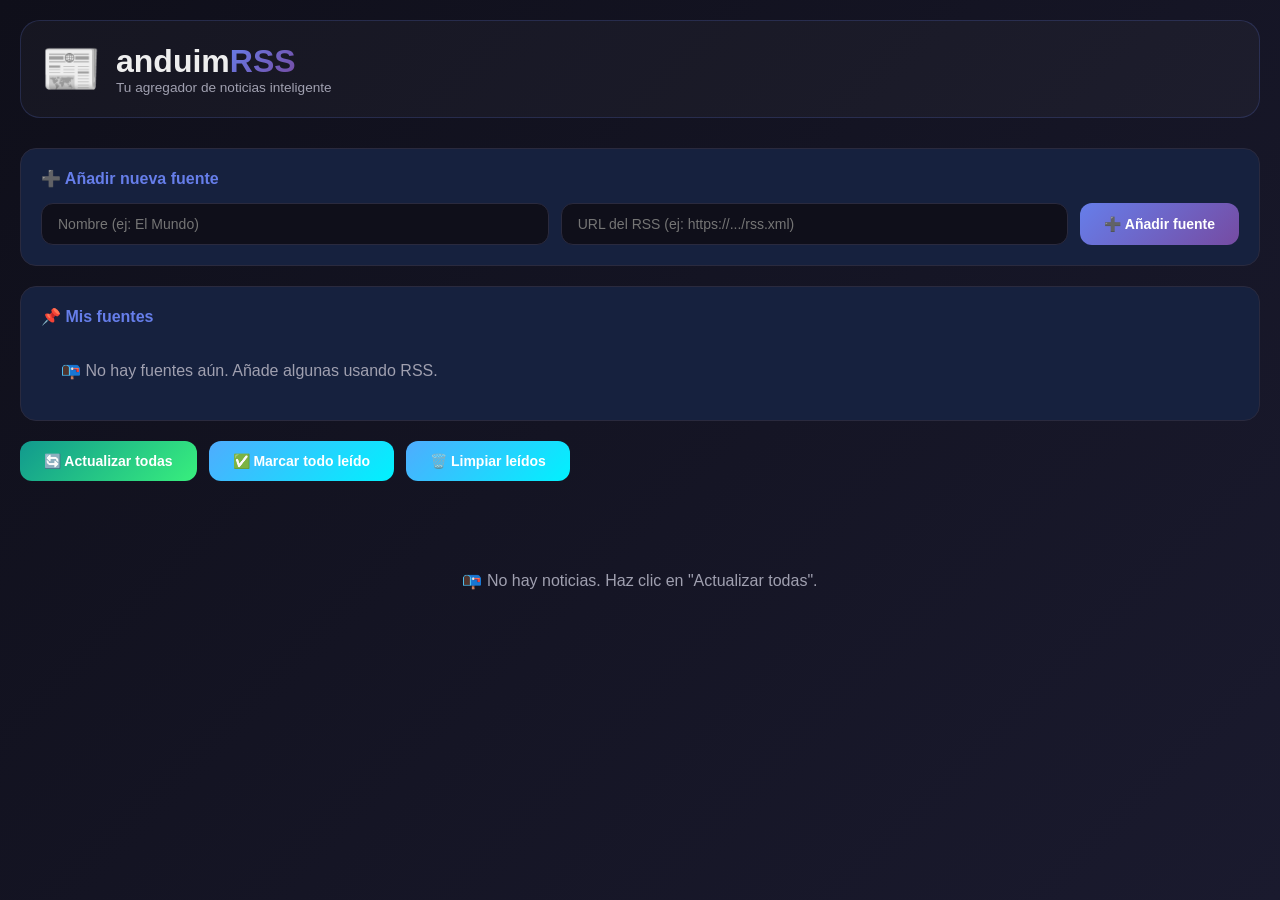
==== commit f4de5677: "Add files via upload" ====
--- a/index.html
+++ b/index.html
@@ -2,14 +2,12 @@
 <html lang="es">
 <head>
     <meta charset="UTF-8">
-    <meta name="viewport" content="width=device-width, initial-scale=1.0, viewport-fit=cover">
+    <meta name="viewport" content="width=device-width, initial-scale=1.0">
     <title>anduimRSS - Lector de noticias</title>
     <link rel="stylesheet" href="style.css">
-    <link href="https://fonts.googleapis.com/css2?family=Inter:opsz,wght@14..32,300;14..32,400;14..32,500;14..32,600;14..32,700&display=swap" rel="stylesheet">
 </head>
 <body>
     <div class="container">
-        <!-- Header con logo -->
         <header>
             <div class="logo">
                 <div class="logo-icon">📰</div>
@@ -20,43 +18,28 @@
             </div>
         </header>
 
-        <!-- Formulario añadir fuente -->
-        <div class="card add-card">
-            <h3><span class="icon">➕</span> Añadir nueva fuente</h3>
+        <div class="card">
+            <h3>➕ Añadir nueva fuente</h3>
             <div class="add-form">
                 <input type="text" id="sourceName" placeholder="Nombre (ej: El Mundo)" class="input">
                 <input type="url" id="sourceRss" placeholder="URL del RSS (ej: https://.../rss.xml)" class="input">
-                <button id="addBtn" class="btn btn-primary">
-                    <span class="btn-icon">+</span> Añadir fuente
-                </button>
+                <button id="addBtn" class="btn btn-primary">➕ Añadir fuente</button>
             </div>
         </div>
 
-        <!-- Lista de fuentes -->
-        <div class="card sources-card">
-            <h3><span class="icon">📌</span> Mis fuentes</h3>
+        <div class="card">
+            <h3>📌 Mis fuentes</h3>
             <div id="sourcesList" class="sources-list"></div>
         </div>
 
-        <!-- Barra de acciones -->
         <div class="actions-bar">
-            <button id="refreshBtn" class="btn btn-success">
-                <span class="btn-icon">🔄</span> Actualizar todas
-            </button>
-            <button id="markReadBtn" class="btn btn-secondary">
-                <span class="btn-icon">✅</span> Marcar todo leído
-            </button>
-            <button id="clearReadBtn" class="btn btn-secondary">
-                <span class="btn-icon">🗑️</span> Limpiar leídos
-            </button>
+            <button id="refreshBtn" class="btn btn-success">🔄 Actualizar todas</button>
+            <button id="markReadBtn" class="btn btn-secondary">✅ Marcar todo leído</button>
+            <button id="clearReadBtn" class="btn btn-secondary">🗑️ Limpiar leídos</button>
         </div>
 
-        <!-- Contenedor de noticias -->
         <div id="newsContainer" class="news-container">
-            <div class="loading-state">
-                <div class="loading-spinner"></div>
-                <p>✨ Haz clic en "Actualizar todas" para cargar noticias</p>
-            </div>
+            <div class="loading-state">📭 No hay noticias. Haz clic en "Actualizar todas".</div>
         </div>
     </div>
 
--- a/style.css
+++ b/style.css
@@ -6,10 +6,7 @@
     --text-secondary: #a0a0b0;
     --accent-1: #667eea;
     --accent-2: #764ba2;
-    --accent-3: #f093fb;
-    --accent-4: #4facfe;
     --success: #00b894;
-    --warning: #fdcb6e;
     --danger: #ff7675;
     --border: #2a2a3e;
 }
@@ -21,7 +18,7 @@
 }
 
 body {
-    font-family: 'Inter', -apple-system, BlinkMacSystemFont, 'Segoe UI', sans-serif;
+    font-family: -apple-system, BlinkMacSystemFont, 'Segoe UI', Roboto, sans-serif;
     background: linear-gradient(135deg, var(--bg-primary) 0%, var(--bg-secondary) 100%);
     color: var(--text-primary);
     padding: 20px;
@@ -33,10 +30,8 @@
     margin: 0 auto;
 }
 
-/* Header con logo */
 header {
     margin-bottom: 30px;
-    animation: slideDown 0.5s ease;
 }
 
 .logo {
@@ -45,14 +40,12 @@
     gap: 15px;
     padding: 20px;
     background: rgba(255, 255, 255, 0.03);
-    backdrop-filter: blur(10px);
     border-radius: 20px;
     border: 1px solid rgba(102, 126, 234, 0.2);
 }
 
 .logo-icon {
     font-size: 3rem;
-    animation: float 3s ease-in-out infinite;
 }
 
 .logo-text h1 {
@@ -61,50 +54,30 @@
 }
 
 .gradient {
-    background: linear-gradient(135deg, var(--accent-1), var(--accent-2), var(--accent-3));
+    background: linear-gradient(135deg, var(--accent-1), var(--accent-2));
     -webkit-background-clip: text;
     -webkit-text-fill-color: transparent;
-    background-clip: text;
 }
 
 .logo-text p {
     color: var(--text-secondary);
     font-size: 0.85rem;
-    margin-top: 4px;
-}
-
-/* Cards generales */
+}
+
 .card {
     background: var(--bg-card);
     border-radius: 16px;
     padding: 20px;
     margin-bottom: 20px;
     border: 1px solid var(--border);
-    transition: all 0.3s ease;
-}
-
-.card:hover {
-    border-color: var(--accent-1);
-    box-shadow: 0 4px 20px rgba(102, 126, 234, 0.1);
 }
 
 .card h3 {
     font-size: 1rem;
-    font-weight: 600;
     margin-bottom: 15px;
-    display: flex;
-    align-items: center;
-    gap: 8px;
     color: var(--accent-1);
-    text-transform: uppercase;
-    letter-spacing: 1px;
-}
-
-.icon {
-    font-size: 1.2rem;
-}
-
-/* Formulario */
+}
+
 .add-form {
     display: flex;
     gap: 12px;
@@ -119,33 +92,20 @@
     border-radius: 12px;
     color: var(--text-primary);
     font-size: 14px;
-    transition: all 0.3s;
-    font-family: 'Inter', monospace;
 }
 
 .input:focus {
     outline: none;
     border-color: var(--accent-1);
-    box-shadow: 0 0 0 3px rgba(102, 126, 234, 0.1);
-}
-
-/* Botones */
+}
+
 .btn {
     padding: 12px 24px;
     border: none;
     border-radius: 12px;
     font-weight: 600;
     cursor: pointer;
-    transition: all 0.3s;
     font-size: 14px;
-    display: inline-flex;
-    align-items: center;
-    gap: 8px;
-    font-family: 'Inter', sans-serif;
-}
-
-.btn-icon {
-    font-size: 1.1rem;
 }
 
 .btn-primary {
@@ -153,32 +113,16 @@
     color: white;
 }
 
-.btn-primary:hover {
-    transform: translateY(-2px);
-    box-shadow: 0 4px 15px rgba(102, 126, 234, 0.4);
-}
-
 .btn-success {
     background: linear-gradient(135deg, #11998e, #38ef7d);
     color: white;
 }
 
-.btn-success:hover {
-    transform: translateY(-2px);
-    box-shadow: 0 4px 15px rgba(56, 239, 125, 0.4);
-}
-
 .btn-secondary {
     background: linear-gradient(135deg, #4facfe, #00f2fe);
     color: white;
 }
 
-.btn-secondary:hover {
-    transform: translateY(-2px);
-    box-shadow: 0 4px 15px rgba(79, 172, 254, 0.4);
-}
-
-/* Fuentes */
 .sources-list {
     display: flex;
     flex-wrap: wrap;
@@ -186,20 +130,13 @@
 }
 
 .source-tag {
-    background: linear-gradient(135deg, rgba(102, 126, 234, 0.2), rgba(118, 75, 162, 0.2));
+    background: rgba(102, 126, 234, 0.2);
     padding: 8px 16px;
     border-radius: 30px;
     display: flex;
     align-items: center;
     gap: 10px;
     border: 1px solid rgba(102, 126, 234, 0.3);
-    font-size: 13px;
-    transition: all 0.3s;
-}
-
-.source-tag:hover {
-    border-color: var(--accent-1);
-    transform: translateX(4px);
 }
 
 .source-tag button {
@@ -208,15 +145,8 @@
     color: var(--danger);
     cursor: pointer;
     font-size: 18px;
-    font-weight: bold;
-    transition: all 0.3s;
-}
-
-.source-tag button:hover {
-    transform: scale(1.1);
-}
-
-/* Barra de acciones */
+}
+
 .actions-bar {
     display: flex;
     gap: 12px;
@@ -224,103 +154,59 @@
     flex-wrap: wrap;
 }
 
-/* Grid de noticias - 2 columnas */
 .news-grid {
     display: grid;
     grid-template-columns: repeat(2, 1fr);
     gap: 16px;
 }
 
-/* Tarjeta horizontal */
 .news-card {
     background: var(--bg-card);
     border-radius: 12px;
     overflow: hidden;
     cursor: pointer;
-    transition: all 0.3s cubic-bezier(0.4, 0, 0.2, 1);
+    display: flex;
+    height: 130px;
     border: 1px solid var(--border);
-    display: flex;
-    height: 130px;
-    position: relative;
-}
-
-.news-card::before {
-    content: '';
-    position: absolute;
-    top: 0;
-    left: 0;
-    right: 0;
-    bottom: 0;
-    background: linear-gradient(135deg, rgba(102, 126, 234, 0.1), rgba(118, 75, 162, 0.1));
-    opacity: 0;
-    transition: opacity 0.3s;
-    pointer-events: none;
-}
-
-.news-card:hover::before {
-    opacity: 1;
+    transition: all 0.3s;
 }
 
 .news-card:hover {
-    transform: translateY(-4px);
+    transform: translateY(-2px);
     border-color: var(--accent-1);
-    box-shadow: 0 8px 25px rgba(102, 126, 234, 0.2);
 }
 
 .news-card.read {
     opacity: 0.5;
-    filter: grayscale(0.2);
-}
-
-.news-card.read::after {
-    content: '✓ Leído';
-    position: absolute;
-    top: 8px;
-    right: 12px;
-    background: linear-gradient(135deg, var(--success), #00b894);
-    padding: 2px 8px;
-    border-radius: 20px;
-    font-size: 10px;
-    font-weight: 600;
-    z-index: 1;
-}
-
-/* Imagen */
+}
+
 .news-image {
     width: 130px;
     height: 130px;
     object-fit: cover;
-    background: linear-gradient(135deg, var(--bg-primary), var(--bg-secondary));
-    flex-shrink: 0;
-}
-
-/* Contenido */
+}
+
 .news-content {
     padding: 12px;
     flex: 1;
     display: flex;
     flex-direction: column;
     justify-content: space-between;
-    overflow: hidden;
 }
 
 .news-title {
     font-size: 14px;
     font-weight: 600;
-    line-height: 1.35;
     margin-bottom: 6px;
     display: -webkit-box;
     -webkit-line-clamp: 2;
     -webkit-box-orient: vertical;
     overflow: hidden;
-    color: var(--text-primary);
 }
 
 .news-description {
     font-size: 12px;
     color: var(--text-secondary);
-    line-height: 1.4;
-    margin-bottom: 8px;
     display: -webkit-box;
     -webkit-line-clamp: 2;
     -webkit-box-orient: vertical;
@@ -330,104 +216,29 @@
 .news-meta {
     display: flex;
     justify-content: space-between;
-    align-items: center;
     font-size: 10px;
 }
 
 .news-source {
-    background: linear-gradient(135deg, var(--accent-1), var(--accent-2));
-    padding: 2px 8px;
-    border-radius: 12px;
+    color: var(--accent-1);
     font-weight: 600;
 }
 
-.news-date {
-    color: var(--text-secondary);
-}
-
-/* Estadísticas */
 .news-stats {
     margin-bottom: 15px;
     padding: 10px 16px;
-    background: linear-gradient(135deg, rgba(102, 126, 234, 0.1), rgba(118, 75, 162, 0.1));
+    background: rgba(102, 126, 234, 0.1);
     border-radius: 12px;
     display: inline-block;
     font-size: 13px;
-    font-weight: 500;
-    backdrop-filter: blur(10px);
-}
-
-/* Loading state */
-.loading-state {
+}
+
+.loading-state, .empty-state {
     text-align: center;
     padding: 60px;
     color: var(--text-secondary);
 }
 
-.loading-spinner {
-    width: 50px;
-    height: 50px;
-    border: 3px solid var(--border);
-    border-top-color: var(--accent-1);
-    border-radius: 50%;
-    animation: spin 1s linear infinite;
-    margin: 0 auto 20px;
-}
-
-.empty-state {
-    text-align: center;
-    padding: 60px;
-    color: var(--text-secondary);
-}
-
-/* Animaciones */
-@keyframes slideDown {
-    from {
-        opacity: 0;
-        transform: translateY(-20px);
-    }
-    to {
-        opacity: 1;
-        transform: translateY(0);
-    }
-}
-
-@keyframes float {
-    0%, 100% {
-        transform: translateY(0);
-    }
-    50% {
-        transform: translateY(-10px);
-    }
-}
-
-@keyframes spin {
-    to {
-        transform: rotate(360deg);
-    }
-}
-
-/* Scrollbar personalizada */
-::-webkit-scrollbar {
-    width: 8px;
-    height: 8px;
-}
-
-::-webkit-scrollbar-track {
-    background: var(--bg-primary);
-    border-radius: 4px;
-}
-
-::-webkit-scrollbar-thumb {
-    background: linear-gradient(135deg, var(--accent-1), var(--accent-2));
-    border-radius: 4px;
-}
-
-::-webkit-scrollbar-thumb:hover {
-    background: var(--accent-2);
-}
-
-/* Responsive */
 @media (max-width: 900px) {
     .news-grid {
         grid-template-columns: 1fr;
@@ -438,27 +249,11 @@
     .news-card {
         height: 110px;
     }
-    
     .news-image {
         width: 100px;
         height: 110px;
     }
-    
-    .news-title {
-        font-size: 12px;
-    }
-    
-    .news-description {
-        font-size: 11px;
-        -webkit-line-clamp: 1;
-    }
-    
     .add-form {
         flex-direction: column;
     }
-    
-    .logo {
-        flex-direction: column;
-        text-align: center;
-    }
 }
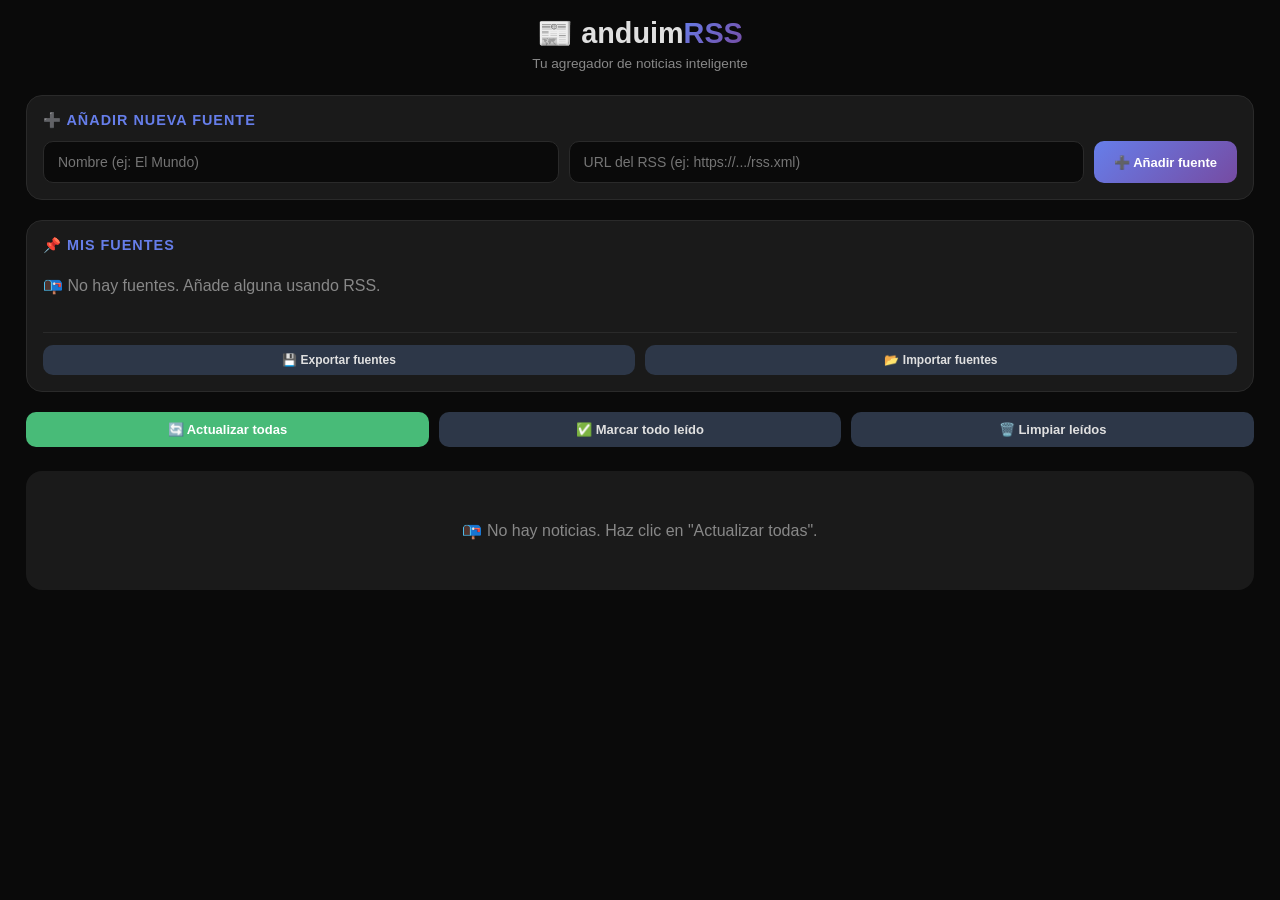
==== commit 216dd06e: "Add files via upload" ====
--- a/index.html
+++ b/index.html
@@ -2,22 +2,18 @@
 <html lang="es">
 <head>
     <meta charset="UTF-8">
-    <meta name="viewport" content="width=device-width, initial-scale=1.0">
+    <meta name="viewport" content="width=device-width, initial-scale=1.0, viewport-fit=cover">
     <title>anduimRSS - Lector de noticias</title>
     <link rel="stylesheet" href="style.css">
 </head>
 <body>
     <div class="container">
         <header>
-            <div class="logo">
-                <div class="logo-icon">📰</div>
-                <div class="logo-text">
-                    <h1>anduim<span class="gradient">RSS</span></h1>
-                    <p>Tu agregador de noticias inteligente</p>
-                </div>
-            </div>
+            <h1>📰 anduim<span class="gradient">RSS</span></h1>
+            <p>Tu agregador de noticias inteligente</p>
         </header>
 
+        <!-- Añadir fuente -->
         <div class="card">
             <h3>➕ Añadir nueva fuente</h3>
             <div class="add-form">
@@ -27,19 +23,29 @@
             </div>
         </div>
 
+        <!-- Mis fuentes -->
         <div class="card">
             <h3>📌 Mis fuentes</h3>
             <div id="sourcesList" class="sources-list"></div>
+            
+            <!-- Botones de exportar/importar -->
+            <div class="export-import">
+                <button id="exportBtn" class="btn btn-secondary">💾 Exportar fuentes</button>
+                <button id="importBtn" class="btn btn-secondary">📂 Importar fuentes</button>
+                <input type="file" id="importFile" accept=".json" style="display: none">
+            </div>
         </div>
 
+        <!-- Acciones -->
         <div class="actions-bar">
             <button id="refreshBtn" class="btn btn-success">🔄 Actualizar todas</button>
             <button id="markReadBtn" class="btn btn-secondary">✅ Marcar todo leído</button>
             <button id="clearReadBtn" class="btn btn-secondary">🗑️ Limpiar leídos</button>
         </div>
 
+        <!-- Noticias -->
         <div id="newsContainer" class="news-container">
-            <div class="loading-state">📭 No hay noticias. Haz clic en "Actualizar todas".</div>
+            <div class="loading-state">✨ Haz clic en "Actualizar todas" para cargar noticias</div>
         </div>
     </div>
 
--- a/style.css
+++ b/style.css
@@ -1,14 +1,14 @@
 :root {
-    --bg-primary: #0f0f1a;
-    --bg-secondary: #1a1a2e;
-    --bg-card: #16213e;
-    --text-primary: #eeeeee;
-    --text-secondary: #a0a0b0;
+    --bg-primary: #0a0a0a;
+    --bg-secondary: #1a1a1a;
+    --bg-card: #1e1e1e;
+    --text-primary: #e0e0e0;
+    --text-secondary: #888;
     --accent-1: #667eea;
     --accent-2: #764ba2;
-    --success: #00b894;
-    --danger: #ff7675;
-    --border: #2a2a3e;
+    --success: #48bb78;
+    --danger: #f56565;
+    --border: #2a2a2a;
 }
 
 * {
@@ -19,9 +19,9 @@
 
 body {
     font-family: -apple-system, BlinkMacSystemFont, 'Segoe UI', Roboto, sans-serif;
-    background: linear-gradient(135deg, var(--bg-primary) 0%, var(--bg-secondary) 100%);
+    background: var(--bg-primary);
     color: var(--text-primary);
-    padding: 20px;
+    padding: 16px;
     min-height: 100vh;
 }
 
@@ -30,27 +30,15 @@
     margin: 0 auto;
 }
 
+/* Header */
 header {
-    margin-bottom: 30px;
-}
-
-.logo {
-    display: flex;
-    align-items: center;
-    gap: 15px;
-    padding: 20px;
-    background: rgba(255, 255, 255, 0.03);
-    border-radius: 20px;
-    border: 1px solid rgba(102, 126, 234, 0.2);
-}
-
-.logo-icon {
-    font-size: 3rem;
-}
-
-.logo-text h1 {
-    font-size: 2rem;
-    font-weight: 700;
+    text-align: center;
+    margin-bottom: 24px;
+}
+
+header h1 {
+    font-size: 1.8rem;
+    margin-bottom: 6px;
 }
 
 .gradient {
@@ -59,37 +47,41 @@
     -webkit-text-fill-color: transparent;
 }
 
-.logo-text p {
+header p {
     color: var(--text-secondary);
     font-size: 0.85rem;
 }
 
+/* Cards */
 .card {
-    background: var(--bg-card);
+    background: var(--bg-secondary);
     border-radius: 16px;
-    padding: 20px;
+    padding: 16px;
     margin-bottom: 20px;
     border: 1px solid var(--border);
 }
 
 .card h3 {
-    font-size: 1rem;
-    margin-bottom: 15px;
+    font-size: 0.9rem;
+    margin-bottom: 12px;
     color: var(--accent-1);
-}
-
+    text-transform: uppercase;
+    letter-spacing: 1px;
+}
+
+/* Formulario */
 .add-form {
     display: flex;
-    gap: 12px;
+    gap: 10px;
     flex-wrap: wrap;
 }
 
 .input {
     flex: 1;
-    padding: 12px 16px;
+    padding: 12px 14px;
     background: var(--bg-primary);
     border: 1px solid var(--border);
-    border-radius: 12px;
+    border-radius: 10px;
     color: var(--text-primary);
     font-size: 14px;
 }
@@ -99,13 +91,15 @@
     border-color: var(--accent-1);
 }
 
+/* Botones */
 .btn {
-    padding: 12px 24px;
+    padding: 10px 20px;
     border: none;
-    border-radius: 12px;
+    border-radius: 10px;
     font-weight: 600;
     cursor: pointer;
-    font-size: 14px;
+    font-size: 13px;
+    transition: all 0.2s;
 }
 
 .btn-primary {
@@ -113,30 +107,47 @@
     color: white;
 }
 
+.btn-primary:hover {
+    transform: translateY(-1px);
+    opacity: 0.9;
+}
+
 .btn-success {
-    background: linear-gradient(135deg, #11998e, #38ef7d);
+    background: var(--success);
     color: white;
 }
 
+.btn-success:hover {
+    background: #38a169;
+}
+
 .btn-secondary {
-    background: linear-gradient(135deg, #4facfe, #00f2fe);
-    color: white;
-}
-
+    background: #2d3748;
+    color: var(--text-primary);
+}
+
+.btn-secondary:hover {
+    background: #4a5568;
+}
+
+/* Fuentes */
 .sources-list {
     display: flex;
     flex-wrap: wrap;
-    gap: 10px;
+    gap: 8px;
+    margin-bottom: 16px;
+    min-height: 50px;
 }
 
 .source-tag {
-    background: rgba(102, 126, 234, 0.2);
-    padding: 8px 16px;
-    border-radius: 30px;
+    background: rgba(102, 126, 234, 0.15);
+    padding: 6px 12px;
+    border-radius: 20px;
     display: flex;
     align-items: center;
-    gap: 10px;
+    gap: 8px;
     border: 1px solid rgba(102, 126, 234, 0.3);
+    font-size: 13px;
 }
 
 .source-tag button {
@@ -144,31 +155,68 @@
     border: none;
     color: var(--danger);
     cursor: pointer;
-    font-size: 18px;
-}
-
+    font-size: 16px;
+    font-weight: bold;
+}
+
+/* Export/Import */
+.export-import {
+    display: flex;
+    gap: 10px;
+    padding-top: 12px;
+    border-top: 1px solid var(--border);
+}
+
+.export-import .btn-secondary {
+    flex: 1;
+    font-size: 12px;
+    padding: 8px 12px;
+}
+
+/* Acciones */
 .actions-bar {
     display: flex;
-    gap: 12px;
-    margin-bottom: 30px;
+    gap: 10px;
+    margin-bottom: 24px;
     flex-wrap: wrap;
 }
 
+.actions-bar .btn {
+    flex: 1;
+    text-align: center;
+}
+
+/* Noticias - Responsive */
+.news-container {
+    min-height: 300px;
+}
+
+.loading-state, .empty-state {
+    text-align: center;
+    padding: 50px 20px;
+    color: var(--text-secondary);
+    background: var(--bg-secondary);
+    border-radius: 16px;
+}
+
+/* Grid: 2 columnas en escritorio, 1 columna en móvil */
 .news-grid {
     display: grid;
-    grid-template-columns: repeat(2, 1fr);
-    gap: 16px;
-}
-
+    grid-template-columns: 1fr;
+    gap: 14px;
+}
+
+/* Tarjeta horizontal */
 .news-card {
     background: var(--bg-card);
     border-radius: 12px;
     overflow: hidden;
     cursor: pointer;
     display: flex;
-    height: 130px;
+    height: 120px;
     border: 1px solid var(--border);
-    transition: all 0.3s;
+    transition: all 0.2s;
+    position: relative;
 }
 
 .news-card:hover {
@@ -177,26 +225,55 @@
 }
 
 .news-card.read {
-    opacity: 0.5;
+    opacity: 0.55;
+    background: #151515;
+}
+
+.news-card.read::after {
+    content: "✓ Leído";
+    position: absolute;
+    top: 6px;
+    right: 8px;
+    background: var(--success);
+    padding: 2px 8px;
+    border-radius: 12px;
+    font-size: 9px;
+    font-weight: 600;
+    z-index: 1;
 }
 
 .news-image {
-    width: 130px;
-    height: 130px;
+    width: 110px;
+    height: 120px;
     object-fit: cover;
+    background: var(--bg-primary);
+    flex-shrink: 0;
 }
 
 .news-content {
-    padding: 12px;
+    padding: 10px;
     flex: 1;
     display: flex;
     flex-direction: column;
     justify-content: space-between;
+    overflow: hidden;
 }
 
 .news-title {
-    font-size: 14px;
+    font-size: 13px;
     font-weight: 600;
+    line-height: 1.35;
+    margin-bottom: 5px;
+    display: -webkit-box;
+    -webkit-line-clamp: 2;
+    -webkit-box-orient: vertical;
+    overflow: hidden;
+}
+
+.news-description {
+    font-size: 11px;
+    color: var(--text-secondary);
+    line-height: 1.4;
     margin-bottom: 6px;
     display: -webkit-box;
     -webkit-line-clamp: 2;
@@ -204,56 +281,71 @@
     overflow: hidden;
 }
 
-.news-description {
+.news-meta {
+    display: flex;
+    justify-content: space-between;
+    align-items: center;
+    font-size: 9px;
+}
+
+.news-source {
+    background: rgba(102, 126, 234, 0.2);
+    padding: 2px 8px;
+    border-radius: 10px;
+    font-weight: 600;
+}
+
+.news-date {
+    color: var(--text-secondary);
+}
+
+/* Estadísticas */
+.news-stats {
+    margin-bottom: 14px;
+    padding: 8px 14px;
+    background: var(--bg-secondary);
+    border-radius: 10px;
+    display: inline-block;
     font-size: 12px;
-    color: var(--text-secondary);
-    display: -webkit-box;
-    -webkit-line-clamp: 2;
-    -webkit-box-orient: vertical;
-    overflow: hidden;
-}
-
-.news-meta {
-    display: flex;
-    justify-content: space-between;
-    font-size: 10px;
-}
-
-.news-source {
-    color: var(--accent-1);
-    font-weight: 600;
-}
-
-.news-stats {
-    margin-bottom: 15px;
-    padding: 10px 16px;
-    background: rgba(102, 126, 234, 0.1);
-    border-radius: 12px;
-    display: inline-block;
-    font-size: 13px;
-}
-
-.loading-state, .empty-state {
-    text-align: center;
-    padding: 60px;
-    color: var(--text-secondary);
-}
-
-@media (max-width: 900px) {
+    font-weight: 500;
+}
+
+/* Tablet: seguir 1 columna pero más ancha */
+@media (min-width: 600px) {
     .news-grid {
-        grid-template-columns: 1fr;
-    }
-}
-
-@media (max-width: 550px) {
+        grid-template-columns: repeat(2, 1fr);
+    }
+    
     .news-card {
-        height: 110px;
-    }
+        height: 130px;
+    }
+    
     .news-image {
-        width: 100px;
-        height: 110px;
-    }
-    .add-form {
-        flex-direction: column;
+        width: 130px;
+        height: 130px;
+    }
+    
+    .news-title {
+        font-size: 14px;
+    }
+    
+    .news-description {
+        font-size: 12px;
+    }
+}
+
+/* Escritorio: mantener 2 columnas */
+@media (min-width: 1024px) {
+    .container {
+        padding: 0 10px;
+    }
+    
+    .news-card {
+        height: 140px;
+    }
+    
+    .news-image {
+        width: 140px;
+        height: 140px;
     }
 }
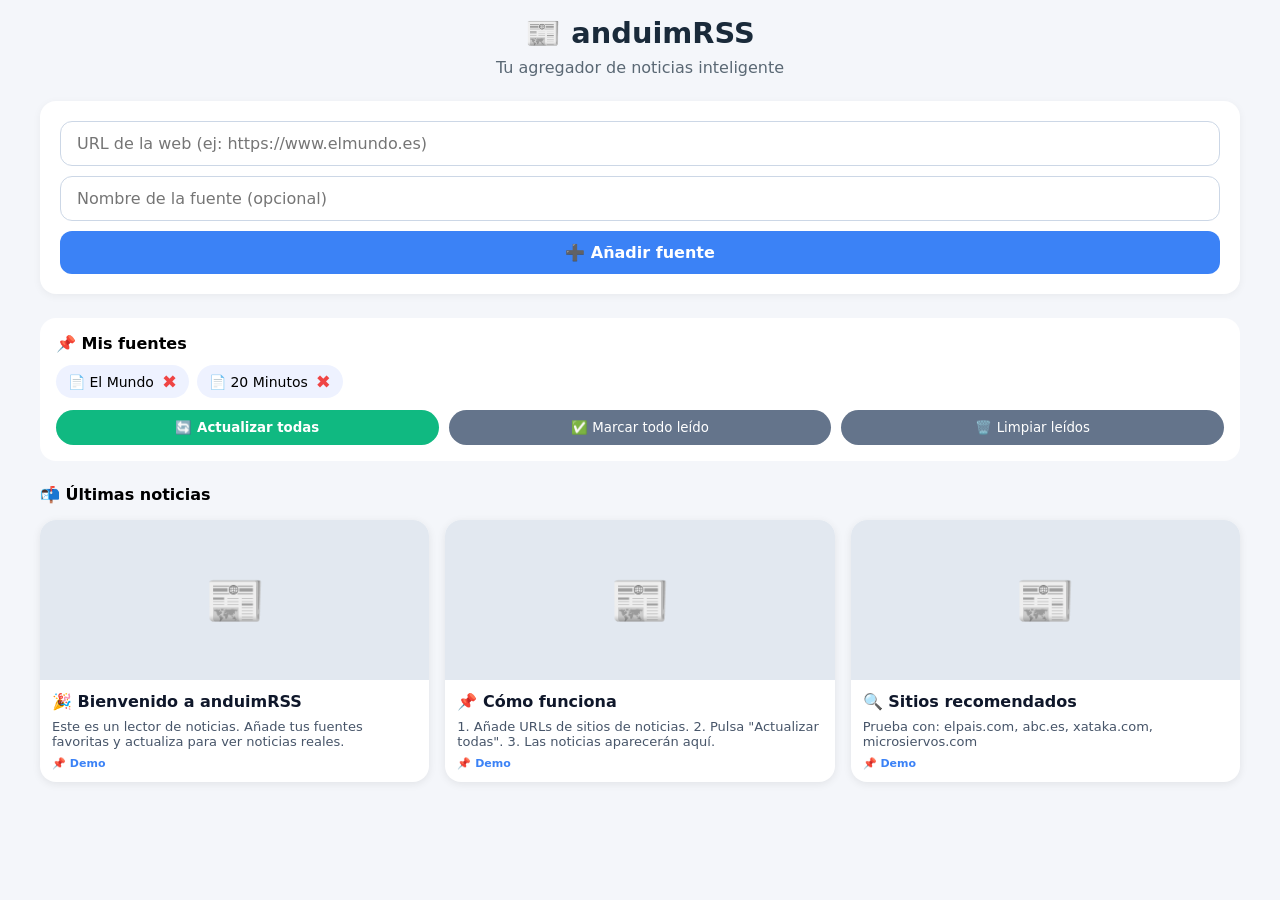
==== commit 43b3b9b9: "Add files via upload" ====
--- a/index.html
+++ b/index.html
@@ -2,53 +2,594 @@
 <html lang="es">
 <head>
     <meta charset="UTF-8">
-    <meta name="viewport" content="width=device-width, initial-scale=1.0, viewport-fit=cover">
-    <title>anduimRSS - Lector de noticias</title>
-    <link rel="stylesheet" href="style.css">
+    <meta name="viewport" content="width=device-width, initial-scale=1.0, user-scalable=yes">
+    <title>anduimRSS - Lector de Noticias</title>
+    <style>
+        * {
+            margin: 0;
+            padding: 0;
+            box-sizing: border-box;
+            font-family: system-ui, -apple-system, 'Segoe UI', Roboto, sans-serif;
+        }
+
+        body {
+            background: #f4f6fa;
+            padding: 16px;
+            padding-bottom: 40px;
+        }
+
+        .container {
+            max-width: 1200px;
+            margin: 0 auto;
+        }
+
+        h1 {
+            font-size: 1.8rem;
+            color: #1a2a3a;
+            text-align: center;
+            margin-bottom: 8px;
+        }
+
+        .subtitle {
+            text-align: center;
+            color: #5a6874;
+            margin-bottom: 24px;
+        }
+
+        /* Formulario */
+        .add-form {
+            background: white;
+            padding: 20px;
+            border-radius: 16px;
+            margin-bottom: 24px;
+            box-shadow: 0 2px 8px rgba(0,0,0,0.05);
+        }
+
+        .add-form input {
+            width: 100%;
+            padding: 12px 16px;
+            margin-bottom: 10px;
+            border: 1px solid #ccd7e6;
+            border-radius: 12px;
+            font-size: 16px;
+        }
+
+        .add-form button {
+            width: 100%;
+            background: #3b82f6;
+            color: white;
+            border: none;
+            padding: 12px;
+            border-radius: 12px;
+            font-weight: bold;
+            font-size: 16px;
+            cursor: pointer;
+        }
+
+        .add-form button:active {
+            background: #2563eb;
+            transform: scale(0.98);
+        }
+
+        /* Panel de fuentes */
+        .sources-panel {
+            background: white;
+            padding: 16px;
+            border-radius: 16px;
+            margin-bottom: 24px;
+        }
+
+        .sources-list {
+            display: flex;
+            flex-wrap: wrap;
+            gap: 8px;
+            margin: 12px 0;
+        }
+
+        .source-tag {
+            background: #eef2ff;
+            padding: 6px 12px;
+            border-radius: 20px;
+            display: flex;
+            align-items: center;
+            gap: 8px;
+            font-size: 14px;
+        }
+
+        .remove-source {
+            background: none;
+            border: none;
+            color: #ef4444;
+            font-size: 18px;
+            cursor: pointer;
+            font-weight: bold;
+        }
+
+        /* Botones de acción */
+        .action-buttons {
+            display: flex;
+            gap: 10px;
+            margin-top: 12px;
+            flex-wrap: wrap;
+        }
+
+        .btn-primary {
+            background: #10b981;
+            color: white;
+            border: none;
+            padding: 10px 20px;
+            border-radius: 40px;
+            cursor: pointer;
+            font-weight: bold;
+            flex: 1;
+        }
+
+        .btn-secondary {
+            background: #64748b;
+            color: white;
+            border: none;
+            padding: 10px 20px;
+            border-radius: 40px;
+            cursor: pointer;
+            flex: 1;
+        }
+
+        /* Grid de noticias */
+        .news-grid {
+            display: grid;
+            grid-template-columns: 1fr;
+            gap: 16px;
+            margin-top: 16px;
+        }
+
+        @media (min-width: 640px) {
+            .news-grid {
+                grid-template-columns: repeat(2, 1fr);
+            }
+        }
+
+        @media (min-width: 1024px) {
+            .news-grid {
+                grid-template-columns: repeat(3, 1fr);
+            }
+        }
+
+        .news-card {
+            background: white;
+            border-radius: 16px;
+            overflow: hidden;
+            box-shadow: 0 2px 8px rgba(0,0,0,0.08);
+            cursor: pointer;
+            transition: transform 0.1s;
+        }
+
+        .news-card:active {
+            transform: scale(0.98);
+        }
+
+        .news-card.read {
+            opacity: 0.6;
+            background: #e9ecef;
+        }
+
+        .news-img {
+            width: 100%;
+            height: 160px;
+            object-fit: cover;
+            background: #e2e8f0;
+            display: flex;
+            align-items: center;
+            justify-content: center;
+            font-size: 48px;
+        }
+
+        .news-content {
+            padding: 12px;
+        }
+
+        .news-title {
+            font-weight: 600;
+            margin-bottom: 8px;
+            color: #0f172a;
+            font-size: 16px;
+        }
+
+        .news-summary {
+            font-size: 13px;
+            color: #475569;
+            margin-bottom: 8px;
+        }
+
+        .news-source {
+            font-size: 11px;
+            color: #3b82f6;
+            font-weight: bold;
+        }
+
+        .loading, .no-news {
+            text-align: center;
+            padding: 40px;
+            color: #5a6874;
+        }
+
+        hr {
+            margin: 16px 0;
+            border: none;
+            border-top: 1px solid #e2e8f0;
+        }
+    </style>
 </head>
 <body>
     <div class="container">
-        <header>
-            <h1>📰 anduim<span class="gradient">RSS</span></h1>
-            <p>Tu agregador de noticias inteligente</p>
-        </header>
-
-        <!-- Añadir fuente -->
-        <div class="card">
-            <h3>➕ Añadir nueva fuente</h3>
-            <div class="add-form">
-                <input type="text" id="sourceName" placeholder="Nombre (ej: El Mundo)" class="input">
-                <input type="url" id="sourceRss" placeholder="URL del RSS (ej: https://.../rss.xml)" class="input">
-                <button id="addBtn" class="btn btn-primary">➕ Añadir fuente</button>
+        <h1>📰 anduimRSS</h1>
+        <div class="subtitle">Tu agregador de noticias inteligente</div>
+
+        <!-- Formulario para añadir fuente -->
+        <div class="add-form">
+            <input type="text" id="sourceUrl" placeholder="URL de la web (ej: https://www.elmundo.es)">
+            <input type="text" id="sourceName" placeholder="Nombre de la fuente (opcional)">
+            <button id="addBtn">➕ Añadir fuente</button>
+        </div>
+
+        <!-- Mis fuentes -->
+        <div class="sources-panel">
+            <strong>📌 Mis fuentes</strong>
+            <div id="sourcesContainer" class="sources-list">
+                Cargando...
+            </div>
+            <div class="action-buttons">
+                <button id="fetchBtn" class="btn-primary">🔄 Actualizar todas</button>
+                <button id="markReadBtn" class="btn-secondary">✅ Marcar todo leído</button>
+                <button id="clearBtn" class="btn-secondary">🗑️ Limpiar leídos</button>
             </div>
         </div>
 
-        <!-- Mis fuentes -->
-        <div class="card">
-            <h3>📌 Mis fuentes</h3>
-            <div id="sourcesList" class="sources-list"></div>
-            
-            <!-- Botones de exportar/importar -->
-            <div class="export-import">
-                <button id="exportBtn" class="btn btn-secondary">💾 Exportar fuentes</button>
-                <button id="importBtn" class="btn btn-secondary">📂 Importar fuentes</button>
-                <input type="file" id="importFile" accept=".json" style="display: none">
-            </div>
-        </div>
-
-        <!-- Acciones -->
-        <div class="actions-bar">
-            <button id="refreshBtn" class="btn btn-success">🔄 Actualizar todas</button>
-            <button id="markReadBtn" class="btn btn-secondary">✅ Marcar todo leído</button>
-            <button id="clearReadBtn" class="btn btn-secondary">🗑️ Limpiar leídos</button>
-        </div>
-
         <!-- Noticias -->
-        <div id="newsContainer" class="news-container">
-            <div class="loading-state">✨ Haz clic en "Actualizar todas" para cargar noticias</div>
+        <strong>📬 Últimas noticias</strong>
+        <div id="newsContainer" class="news-grid">
+            <div class="loading">✨ Haz clic en "Actualizar todas" o añade una fuente</div>
         </div>
     </div>
 
-    <script src="script.js"></script>
+    <script>
+        // ============================================
+        // ANDUIM RSS - VERSIÓN FUNCIONAL 100%
+        // ============================================
+        
+        (function() {
+            console.log('🚀 App iniciada');
+            
+            // Datos
+            let fuentes = [];
+            let noticias = [];
+            let leidas = new Set();
+            
+            // Elementos DOM
+            const sourceUrlInput = document.getElementById('sourceUrl');
+            const sourceNameInput = document.getElementById('sourceName');
+            const addBtn = document.getElementById('addBtn');
+            const fetchBtn = document.getElementById('fetchBtn');
+            const markReadBtn = document.getElementById('markReadBtn');
+            const clearBtn = document.getElementById('clearBtn');
+            const sourcesContainer = document.getElementById('sourcesContainer');
+            const newsContainer = document.getElementById('newsContainer');
+            
+            // Cargar datos guardados
+            function cargarDatos() {
+                try {
+                    const guardado = localStorage.getItem('anduim_datos');
+                    if (guardado) {
+                        const datos = JSON.parse(guardado);
+                        fuentes = datos.fuentes || [];
+                        noticias = datos.noticias || [];
+                        leidas = new Set(datos.leidas || []);
+                    }
+                } catch(e) {
+                    console.error('Error cargando:', e);
+                }
+                
+                if (fuentes.length === 0) {
+                    fuentes = [
+                        { url: 'https://www.elmundo.es', nombre: 'El Mundo' },
+                        { url: 'https://www.20minutos.es', nombre: '20 Minutos' }
+                    ];
+                    guardarDatos();
+                }
+                
+                if (noticias.length === 0) {
+                    cargarNoticiasEjemplo();
+                }
+                
+                actualizarUI();
+            }
+            
+            function guardarDatos() {
+                const datos = {
+                    fuentes: fuentes,
+                    noticias: noticias,
+                    leidas: [...leidas]
+                };
+                localStorage.setItem('anduim_datos', JSON.stringify(datos));
+            }
+            
+            function cargarNoticiasEjemplo() {
+                noticias = [
+                    {
+                        id: 'demo1',
+                        titulo: '🎉 Bienvenido a anduimRSS',
+                        resumen: 'Este es un lector de noticias. Añade tus fuentes favoritas y actualiza para ver noticias reales.',
+                        enlace: '#',
+                        fuente: 'Demo',
+                        imagen: '',
+                        fecha: Date.now()
+                    },
+                    {
+                        id: 'demo2',
+                        titulo: '📌 Cómo funciona',
+                        resumen: '1. Añade URLs de sitios de noticias. 2. Pulsa "Actualizar todas". 3. Las noticias aparecerán aquí.',
+                        enlace: '#',
+                        fuente: 'Demo',
+                        imagen: '',
+                        fecha: Date.now() - 3600000
+                    },
+                    {
+                        id: 'demo3',
+                        titulo: '🔍 Sitios recomendados',
+                        resumen: 'Prueba con: elpais.com, abc.es, xataka.com, microsiervos.com',
+                        enlace: '#',
+                        fuente: 'Demo',
+                        imagen: '',
+                        fecha: Date.now() - 7200000
+                    }
+                ];
+                guardarDatos();
+            }
+            
+            function actualizarUI() {
+                // Mostrar fuentes
+                if (fuentes.length === 0) {
+                    sourcesContainer.innerHTML = '<div style="color:#64748b;">No hay fuentes. Añade una arriba.</div>';
+                } else {
+                    sourcesContainer.innerHTML = fuentes.map((f, i) => `
+                        <div class="source-tag">
+                            <span>📄 ${escapeHtml(f.nombre)}</span>
+                            <button class="remove-source" data-index="${i}">✖</button>
+                        </div>
+                    `).join('');
+                    
+                    // Eventos eliminar
+                    document.querySelectorAll('.remove-source').forEach(btn => {
+                        btn.addEventListener('click', (e) => {
+                            e.stopPropagation();
+                            const idx = parseInt(btn.dataset.index);
+                            if (confirm(`¿Eliminar "${fuentes[idx].nombre}"?`)) {
+                                fuentes.splice(idx, 1);
+                                guardarDatos();
+                                actualizarUI();
+                            }
+                        });
+                    });
+                }
+                
+                // Mostrar noticias
+                if (noticias.length === 0) {
+                    newsContainer.innerHTML = '<div class="no-news">📭 Sin noticias. Pulsa "Actualizar todas".</div>';
+                    return;
+                }
+                
+                newsContainer.innerHTML = noticias.map(n => `
+                    <div class="news-card ${leidas.has(n.id) ? 'read' : ''}" data-id="${n.id}" data-link="${n.enlace}">
+                        <div class="news-img">
+                            ${n.imagen ? `<img src="${n.imagen}" style="width:100%; height:100%; object-fit:cover;" onerror="this.parentElement.innerHTML='📰'">` : '📰'}
+                        </div>
+                        <div class="news-content">
+                            <div class="news-title">${escapeHtml(n.titulo)}</div>
+                            <div class="news-summary">${escapeHtml(n.resumen)}</div>
+                            <div class="news-source">📌 ${escapeHtml(n.fuente)}</div>
+                        </div>
+                    </div>
+                `).join('');
+                
+                // Eventos clic en noticias
+                document.querySelectorAll('.news-card').forEach(card => {
+                    card.addEventListener('click', () => {
+                        const id = card.dataset.id;
+                        const link = card.dataset.link;
+                        
+                        if (link && link !== '#') {
+                            if (!leidas.has(id)) {
+                                leidas.add(id);
+                                guardarDatos();
+                                card.classList.add('read');
+                            }
+                            window.open(link, '_blank');
+                        } else if (link === '#') {
+                            alert('ℹ️ Esta es una noticia de demostración. Añade fuentes reales y actualiza.');
+                        }
+                    });
+                });
+            }
+            
+            // Añadir fuente
+            function anadirFuente() {
+                let url = sourceUrlInput.value.trim();
+                let nombre = sourceNameInput.value.trim();
+                
+                if (!url) {
+                    alert('❌ Introduce una URL');
+                    return;
+                }
+                
+                // Añadir https si falta
+                if (!url.startsWith('http')) {
+                    url = 'https://' + url;
+                }
+                
+                // Validar URL
+                try {
+                    new URL(url);
+                } catch(e) {
+                    alert('❌ URL no válida. Ejemplo: https://www.ejemplo.com');
+                    return;
+                }
+                
+                // Si no hay nombre, usar el dominio
+                if (!nombre) {
+                    try {
+                        nombre = new URL(url).hostname.replace('www.', '');
+                    } catch(e) {
+                        nombre = 'Mi fuente';
+                    }
+                }
+                
+                fuentes.push({ url, nombre });
+                guardarDatos();
+                
+                sourceUrlInput.value = '';
+                sourceNameInput.value = '';
+                
+                actualizarUI();
+                alert(`✅ Fuente "${nombre}" añadida`);
+            }
+            
+            // Actualizar noticias
+            async function actualizarNoticias() {
+                if (fuentes.length === 0) {
+                    alert('⚠️ No hay fuentes. Añade alguna primero.');
+                    return;
+                }
+                
+                newsContainer.innerHTML = '<div class="loading">🔄 Cargando noticias...<br><small>Esto puede tardar unos segundos</small></div>';
+                
+                let todasLasNoticias = [];
+                
+                for (const fuente of fuentes) {
+                    try {
+                        console.log(`Buscando en ${fuente.nombre}...`);
+                        const noticiasFuente = await extraerNoticias(fuente.url, fuente.nombre);
+                        todasLasNoticias.push(...noticiasFuente);
+                        await delay(300);
+                    } catch(e) {
+                        console.error(`Error con ${fuente.nombre}:`, e);
+                    }
+                }
+                
+                if (todasLasNoticias.length > 0) {
+                    // Eliminar duplicados
+                    const unicas = [];
+                    const linksVistos = new Set();
+                    for (const n of todasLasNoticias) {
+                        if (!linksVistos.has(n.enlace)) {
+                            linksVistos.add(n.enlace);
+                            unicas.push(n);
+                        }
+                    }
+                    noticias = unicas.slice(0, 30);
+                    guardarDatos();
+                    actualizarUI();
+                } else {
+                    if (noticias.length === 0) {
+                        cargarNoticiasEjemplo();
+                        actualizarUI();
+                    }
+                    alert('⚠️ No se encontraron noticias. Las webs pueden no permitir extracción. Siguen las noticias de ejemplo.');
+                }
+            }
+            
+            async function extraerNoticias(url, nombreFuente) {
+                const proxies = [
+                    `https://api.allorigins.win/get?url=${encodeURIComponent(url)}`,
+                    `https://corsproxy.io/?url=${encodeURIComponent(url)}`
+                ];
+                
+                let html = null;
+                for (const proxy of proxies) {
+                    try {
+                        const res = await fetch(proxy, { signal: AbortSignal.timeout(8000) });
+                        if (res.ok) {
+                            const data = await res.json();
+                            html = data.contents || data;
+                            if (html && html.length > 500) break;
+                        }
+                    } catch(e) {}
+                }
+                
+                if (!html) return [];
+                
+                const parser = new DOMParser();
+                const doc = parser.parseFromString(html, 'text/html');
+                const noticias = [];
+                const enlaces = doc.querySelectorAll('a[href]');
+                
+                for (const enlace of enlaces) {
+                    if (noticias.length >= 10) break;
+                    
+                    const href = enlace.href;
+                    const texto = enlace.innerText.trim();
+                    
+                    if (!href || href.includes('#') || href === url) continue;
+                    if (texto.length < 20 || texto.length > 150) continue;
+                    
+                    // Buscar imagen
+                    let imagen = '';
+                    const padre = enlace.closest('article, div, li');
+                    if (padre) {
+                        const img = padre.querySelector('img');
+                        if (img && img.src) imagen = img.src;
+                    }
+                    
+                    noticias.push({
+                        id: `${nombreFuente}-${href}-${Date.now()}`,
+                        titulo: texto.slice(0, 90),
+                        resumen: texto.slice(0, 140),
+                        enlace: href,
+                        fuente: nombreFuente,
+                        imagen: imagen,
+                        fecha: Date.now()
+                    });
+                }
+                
+                return noticias;
+            }
+            
+            function marcarTodoLeido() {
+                noticias.forEach(n => leidas.add(n.id));
+                guardarDatos();
+                actualizarUI();
+            }
+            
+            function limpiarLeidos() {
+                noticias = noticias.filter(n => !leidas.has(n.id));
+                leidas.clear();
+                guardarDatos();
+                actualizarUI();
+            }
+            
+            function delay(ms) {
+                return new Promise(resolve => setTimeout(resolve, ms));
+            }
+            
+            function escapeHtml(str) {
+                if (!str) return '';
+                return str.replace(/[&<>]/g, function(m) {
+                    if (m === '&') return '&amp;';
+                    if (m === '<') return '&lt;';
+                    if (m === '>') return '&gt;';
+                    return m;
+                });
+            }
+            
+            // Configurar eventos
+            if (addBtn) addBtn.onclick = anadirFuente;
+            if (fetchBtn) fetchBtn.onclick = actualizarNoticias;
+            if (markReadBtn) markReadBtn.onclick = marcarTodoLeido;
+            if (clearBtn) clearBtn.onclick = limpiarLeidos;
+            
+            // Iniciar
+            cargarDatos();
+            
+            console.log('✅ Eventos configurados');
+        })();
+    </script>
 </body>
 </html>
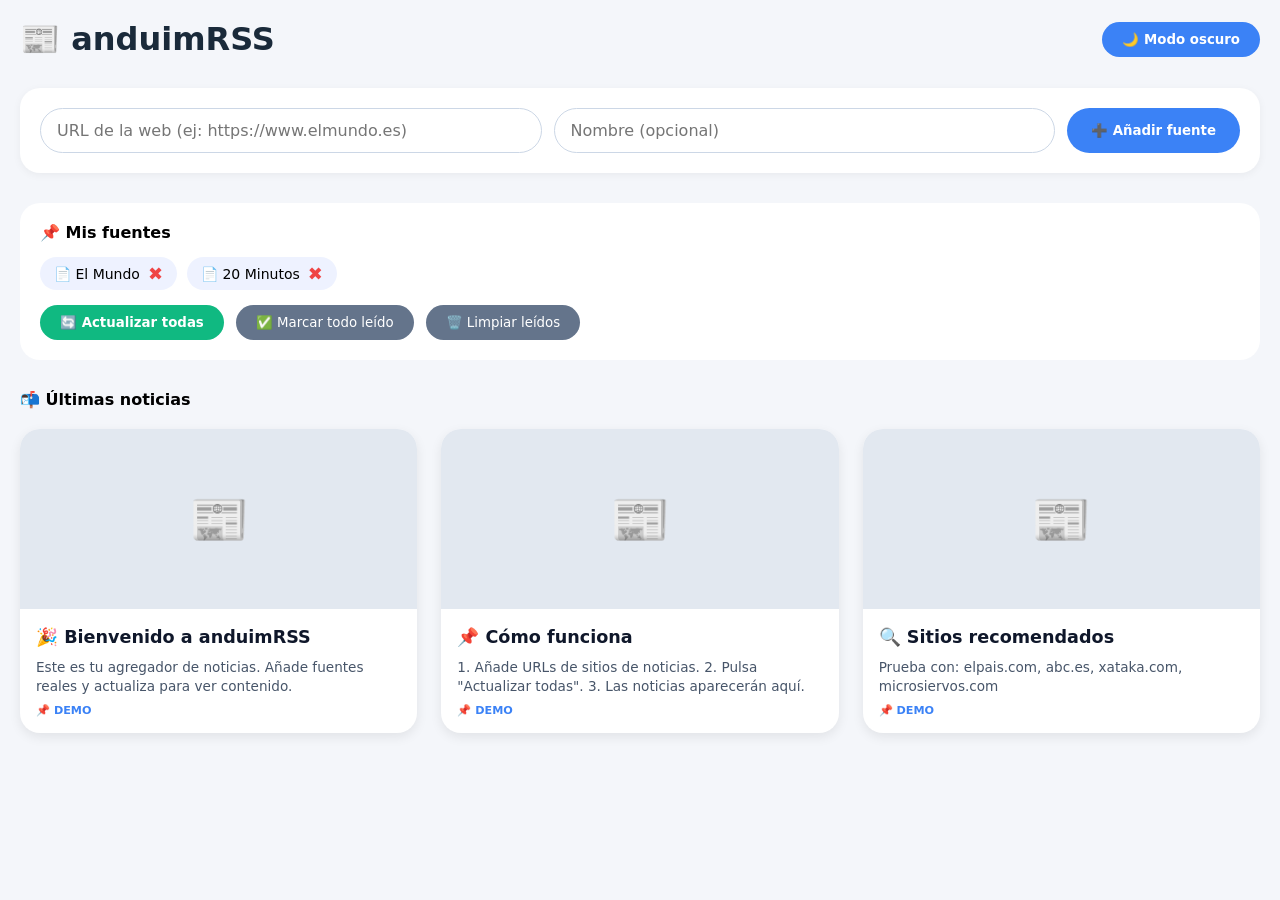
==== commit ea47ea0b: "Add files via upload" ====
--- a/index.html
+++ b/index.html
@@ -2,98 +2,144 @@
 <html lang="es">
 <head>
     <meta charset="UTF-8">
-    <meta name="viewport" content="width=device-width, initial-scale=1.0, user-scalable=yes">
-    <title>anduimRSS - Lector de Noticias</title>
+    <meta name="viewport" content="width=device-width, initial-scale=1.0, viewport-fit=cover">
+    <title>anduimRSS - Agregador de Noticias</title>
     <style>
         * {
             margin: 0;
             padding: 0;
             box-sizing: border-box;
-            font-family: system-ui, -apple-system, 'Segoe UI', Roboto, sans-serif;
-        }
-
+            font-family: system-ui, -apple-system, 'Segoe UI', Roboto, 'Helvetica Neue', sans-serif;
+        }
+
+        /* Modo claro (por defecto) */
         body {
             background: #f4f6fa;
-            padding: 16px;
-            padding-bottom: 40px;
+            padding: 20px;
+            transition: background 0.3s, color 0.3s;
+        }
+
+        body.dark {
+            background: #0f172a;
+            color: #e2e8f0;
+        }
+
+        body.dark .card,
+        body.dark .sources-panel,
+        body.dark .add-form {
+            background: #1e293b;
+            color: #e2e8f0;
+        }
+
+        body.dark .news-card {
+            background: #1e293b;
+        }
+
+        body.dark .news-title {
+            color: #f1f5f9;
+        }
+
+        body.dark .news-summary {
+            color: #94a3b8;
         }
 
         .container {
-            max-width: 1200px;
+            max-width: 1400px;
             margin: 0 auto;
         }
 
+        /* Header con botón oscuro */
+        .header {
+            display: flex;
+            justify-content: space-between;
+            align-items: center;
+            margin-bottom: 30px;
+            flex-wrap: wrap;
+            gap: 15px;
+        }
+
         h1 {
-            font-size: 1.8rem;
+            font-size: 2rem;
             color: #1a2a3a;
-            text-align: center;
-            margin-bottom: 8px;
-        }
-
-        .subtitle {
-            text-align: center;
-            color: #5a6874;
-            margin-bottom: 24px;
+        }
+
+        body.dark h1 {
+            color: #f1f5f9;
+        }
+
+        .dark-toggle {
+            background: #3b82f6;
+            color: white;
+            border: none;
+            padding: 10px 20px;
+            border-radius: 40px;
+            cursor: pointer;
+            font-weight: bold;
         }
 
         /* Formulario */
         .add-form {
             background: white;
             padding: 20px;
-            border-radius: 16px;
-            margin-bottom: 24px;
+            border-radius: 20px;
+            margin-bottom: 30px;
             box-shadow: 0 2px 8px rgba(0,0,0,0.05);
+            display: flex;
+            gap: 12px;
+            flex-wrap: wrap;
         }
 
         .add-form input {
-            width: 100%;
+            flex: 1;
             padding: 12px 16px;
-            margin-bottom: 10px;
             border: 1px solid #ccd7e6;
-            border-radius: 12px;
+            border-radius: 40px;
             font-size: 16px;
+            outline: none;
         }
 
         .add-form button {
-            width: 100%;
             background: #3b82f6;
             color: white;
             border: none;
-            padding: 12px;
-            border-radius: 12px;
+            padding: 12px 24px;
+            border-radius: 40px;
             font-weight: bold;
-            font-size: 16px;
             cursor: pointer;
+            transition: 0.2s;
         }
 
         .add-form button:active {
-            background: #2563eb;
-            transform: scale(0.98);
-        }
-
-        /* Panel de fuentes */
+            transform: scale(0.97);
+        }
+
+        /* Panel fuentes */
         .sources-panel {
             background: white;
-            padding: 16px;
-            border-radius: 16px;
-            margin-bottom: 24px;
+            border-radius: 20px;
+            padding: 20px;
+            margin-bottom: 30px;
         }
 
         .sources-list {
             display: flex;
             flex-wrap: wrap;
-            gap: 8px;
-            margin: 12px 0;
+            gap: 10px;
+            margin: 15px 0;
         }
 
         .source-tag {
             background: #eef2ff;
-            padding: 6px 12px;
-            border-radius: 20px;
+            padding: 6px 14px;
+            border-radius: 30px;
             display: flex;
             align-items: center;
             gap: 8px;
             font-size: 14px;
+        }
+
+        body.dark .source-tag {
+            background: #334155;
         }
 
         .remove-source {
@@ -105,12 +151,11 @@
             font-weight: bold;
         }
 
-        /* Botones de acción */
         .action-buttons {
             display: flex;
-            gap: 10px;
-            margin-top: 12px;
+            gap: 12px;
             flex-wrap: wrap;
+            margin-top: 15px;
         }
 
         .btn-primary {
@@ -121,7 +166,6 @@
             border-radius: 40px;
             cursor: pointer;
             font-weight: bold;
-            flex: 1;
         }
 
         .btn-secondary {
@@ -131,36 +175,23 @@
             padding: 10px 20px;
             border-radius: 40px;
             cursor: pointer;
-            flex: 1;
-        }
-
-        /* Grid de noticias */
+        }
+
+        /* Grid noticias */
         .news-grid {
             display: grid;
-            grid-template-columns: 1fr;
-            gap: 16px;
-            margin-top: 16px;
-        }
-
-        @media (min-width: 640px) {
-            .news-grid {
-                grid-template-columns: repeat(2, 1fr);
-            }
-        }
-
-        @media (min-width: 1024px) {
-            .news-grid {
-                grid-template-columns: repeat(3, 1fr);
-            }
+            grid-template-columns: repeat(auto-fill, minmax(320px, 1fr));
+            gap: 24px;
+            margin-top: 20px;
         }
 
         .news-card {
             background: white;
-            border-radius: 16px;
+            border-radius: 20px;
             overflow: hidden;
-            box-shadow: 0 2px 8px rgba(0,0,0,0.08);
+            box-shadow: 0 4px 12px rgba(0,0,0,0.08);
             cursor: pointer;
-            transition: transform 0.1s;
+            transition: transform 0.2s, opacity 0.2s;
         }
 
         .news-card:active {
@@ -170,11 +201,16 @@
         .news-card.read {
             opacity: 0.6;
             background: #e9ecef;
+            filter: grayscale(0.1);
+        }
+
+        body.dark .news-card.read {
+            background: #2d3748;
         }
 
         .news-img {
             width: 100%;
-            height: 160px;
+            height: 180px;
             object-fit: cover;
             background: #e2e8f0;
             display: flex;
@@ -184,200 +220,226 @@
         }
 
         .news-content {
-            padding: 12px;
+            padding: 16px;
         }
 
         .news-title {
+            font-size: 1.1rem;
             font-weight: 600;
             margin-bottom: 8px;
             color: #0f172a;
-            font-size: 16px;
+            line-height: 1.4;
         }
 
         .news-summary {
-            font-size: 13px;
+            font-size: 0.85rem;
             color: #475569;
+            line-height: 1.4;
             margin-bottom: 8px;
         }
 
         .news-source {
-            font-size: 11px;
+            font-size: 0.7rem;
             color: #3b82f6;
             font-weight: bold;
+            text-transform: uppercase;
         }
 
         .loading, .no-news {
             text-align: center;
-            padding: 40px;
+            padding: 60px;
             color: #5a6874;
-        }
-
-        hr {
-            margin: 16px 0;
-            border: none;
-            border-top: 1px solid #e2e8f0;
+            grid-column: 1 / -1;
+        }
+
+        @media (max-width: 700px) {
+            body {
+                padding: 12px;
+            }
+            .add-form {
+                flex-direction: column;
+            }
+            .news-grid {
+                gap: 16px;
+            }
         }
     </style>
 </head>
 <body>
     <div class="container">
-        <h1>📰 anduimRSS</h1>
-        <div class="subtitle">Tu agregador de noticias inteligente</div>
-
-        <!-- Formulario para añadir fuente -->
+        <div class="header">
+            <h1>📰 anduimRSS</h1>
+            <button id="darkModeBtn" class="dark-toggle">🌙 Modo oscuro</button>
+        </div>
+
+        <!-- Añadir fuente -->
         <div class="add-form">
-            <input type="text" id="sourceUrl" placeholder="URL de la web (ej: https://www.elmundo.es)">
-            <input type="text" id="sourceName" placeholder="Nombre de la fuente (opcional)">
-            <button id="addBtn">➕ Añadir fuente</button>
+            <input type="text" id="newUrl" placeholder="URL de la web (ej: https://www.elmundo.es)">
+            <input type="text" id="newName" placeholder="Nombre (opcional)">
+            <button id="addSourceBtn">➕ Añadir fuente</button>
         </div>
 
         <!-- Mis fuentes -->
         <div class="sources-panel">
             <strong>📌 Mis fuentes</strong>
-            <div id="sourcesContainer" class="sources-list">
-                Cargando...
-            </div>
+            <div id="sourcesList" class="sources-list">Cargando...</div>
             <div class="action-buttons">
                 <button id="fetchBtn" class="btn-primary">🔄 Actualizar todas</button>
-                <button id="markReadBtn" class="btn-secondary">✅ Marcar todo leído</button>
-                <button id="clearBtn" class="btn-secondary">🗑️ Limpiar leídos</button>
+                <button id="markAllReadBtn" class="btn-secondary">✅ Marcar todo leído</button>
+                <button id="clearReadBtn" class="btn-secondary">🗑️ Limpiar leídos</button>
             </div>
         </div>
 
         <!-- Noticias -->
         <strong>📬 Últimas noticias</strong>
-        <div id="newsContainer" class="news-grid">
-            <div class="loading">✨ Haz clic en "Actualizar todas" o añade una fuente</div>
+        <div id="newsList" class="news-grid">
+            <div class="loading">✨ Añade una fuente y pulsa "Actualizar todas"</div>
         </div>
     </div>
 
     <script>
         // ============================================
-        // ANDUIM RSS - VERSIÓN FUNCIONAL 100%
+        // ANDUIM RSS - VERSIÓN COMPLETA Y FUNCIONAL
         // ============================================
         
         (function() {
-            console.log('🚀 App iniciada');
-            
-            // Datos
+            console.log('🚀 anduimRSS iniciado');
+            
+            // ======== ESTADO ========
             let fuentes = [];
             let noticias = [];
             let leidas = new Set();
-            
-            // Elementos DOM
-            const sourceUrlInput = document.getElementById('sourceUrl');
-            const sourceNameInput = document.getElementById('sourceName');
-            const addBtn = document.getElementById('addBtn');
+            let modoOscuro = false;
+            
+            // ======== ELEMENTOS DOM ========
+            const darkBtn = document.getElementById('darkModeBtn');
+            const newUrl = document.getElementById('newUrl');
+            const newName = document.getElementById('newName');
+            const addBtn = document.getElementById('addSourceBtn');
             const fetchBtn = document.getElementById('fetchBtn');
-            const markReadBtn = document.getElementById('markReadBtn');
-            const clearBtn = document.getElementById('clearBtn');
-            const sourcesContainer = document.getElementById('sourcesContainer');
-            const newsContainer = document.getElementById('newsContainer');
-            
-            // Cargar datos guardados
+            const markAllBtn = document.getElementById('markAllReadBtn');
+            const clearBtn = document.getElementById('clearReadBtn');
+            const sourcesDiv = document.getElementById('sourcesList');
+            const newsDiv = document.getElementById('newsList');
+            
+            // ======== FUNCIONES ========
+            function guardarTodo() {
+                const datos = {
+                    fuentes: fuentes,
+                    noticias: noticias,
+                    leidas: [...leidas],
+                    modoOscuro: modoOscuro
+                };
+                localStorage.setItem('anduim_data', JSON.stringify(datos));
+                console.log('💾 Datos guardados:', fuentes.length, 'fuentes,', noticias.length, 'noticias');
+            }
+            
             function cargarDatos() {
-                try {
-                    const guardado = localStorage.getItem('anduim_datos');
-                    if (guardado) {
+                const guardado = localStorage.getItem('anduim_data');
+                if (guardado) {
+                    try {
                         const datos = JSON.parse(guardado);
                         fuentes = datos.fuentes || [];
                         noticias = datos.noticias || [];
                         leidas = new Set(datos.leidas || []);
-                    }
-                } catch(e) {
-                    console.error('Error cargando:', e);
-                }
-                
+                        modoOscuro = datos.modoOscuro || false;
+                    } catch(e) {}
+                }
+                
+                // Fuentes de ejemplo si está vacío
                 if (fuentes.length === 0) {
                     fuentes = [
                         { url: 'https://www.elmundo.es', nombre: 'El Mundo' },
                         { url: 'https://www.20minutos.es', nombre: '20 Minutos' }
                     ];
-                    guardarDatos();
-                }
-                
+                }
+                
+                // Noticias de ejemplo si está vacío
                 if (noticias.length === 0) {
-                    cargarNoticiasEjemplo();
-                }
-                
-                actualizarUI();
-            }
-            
-            function guardarDatos() {
-                const datos = {
-                    fuentes: fuentes,
-                    noticias: noticias,
-                    leidas: [...leidas]
-                };
-                localStorage.setItem('anduim_datos', JSON.stringify(datos));
-            }
-            
-            function cargarNoticiasEjemplo() {
-                noticias = [
-                    {
-                        id: 'demo1',
-                        titulo: '🎉 Bienvenido a anduimRSS',
-                        resumen: 'Este es un lector de noticias. Añade tus fuentes favoritas y actualiza para ver noticias reales.',
-                        enlace: '#',
-                        fuente: 'Demo',
-                        imagen: '',
-                        fecha: Date.now()
-                    },
-                    {
-                        id: 'demo2',
-                        titulo: '📌 Cómo funciona',
-                        resumen: '1. Añade URLs de sitios de noticias. 2. Pulsa "Actualizar todas". 3. Las noticias aparecerán aquí.',
-                        enlace: '#',
-                        fuente: 'Demo',
-                        imagen: '',
-                        fecha: Date.now() - 3600000
-                    },
-                    {
-                        id: 'demo3',
-                        titulo: '🔍 Sitios recomendados',
-                        resumen: 'Prueba con: elpais.com, abc.es, xataka.com, microsiervos.com',
-                        enlace: '#',
-                        fuente: 'Demo',
-                        imagen: '',
-                        fecha: Date.now() - 7200000
-                    }
-                ];
-                guardarDatos();
-            }
-            
-            function actualizarUI() {
-                // Mostrar fuentes
+                    noticias = [
+                        {
+                            id: 'demo1',
+                            titulo: '🎉 Bienvenido a anduimRSS',
+                            resumen: 'Este es tu agregador de noticias. Añade fuentes reales y actualiza para ver contenido.',
+                            enlace: '#',
+                            fuente: 'Demo',
+                            imagen: '',
+                            fecha: Date.now()
+                        },
+                        {
+                            id: 'demo2',
+                            titulo: '📌 Cómo funciona',
+                            resumen: '1. Añade URLs de sitios de noticias. 2. Pulsa "Actualizar todas". 3. Las noticias aparecerán aquí.',
+                            enlace: '#',
+                            fuente: 'Demo',
+                            imagen: '',
+                            fecha: Date.now() - 3600000
+                        },
+                        {
+                            id: 'demo3',
+                            titulo: '🔍 Sitios recomendados',
+                            resumen: 'Prueba con: elpais.com, abc.es, xataka.com, microsiervos.com',
+                            enlace: '#',
+                            fuente: 'Demo',
+                            imagen: '',
+                            fecha: Date.now() - 7200000
+                        }
+                    ];
+                }
+                
+                // Aplicar modo oscuro
+                if (modoOscuro) {
+                    document.body.classList.add('dark');
+                    if (darkBtn) darkBtn.textContent = '☀️ Modo claro';
+                }
+                
+                guardarTodo();
+                renderizarTodo();
+            }
+            
+            function renderizarTodo() {
+                renderizarFuentes();
+                renderizarNoticias();
+            }
+            
+            function renderizarFuentes() {
+                if (!sourcesDiv) return;
+                
                 if (fuentes.length === 0) {
-                    sourcesContainer.innerHTML = '<div style="color:#64748b;">No hay fuentes. Añade una arriba.</div>';
-                } else {
-                    sourcesContainer.innerHTML = fuentes.map((f, i) => `
-                        <div class="source-tag">
-                            <span>📄 ${escapeHtml(f.nombre)}</span>
-                            <button class="remove-source" data-index="${i}">✖</button>
-                        </div>
-                    `).join('');
-                    
-                    // Eventos eliminar
-                    document.querySelectorAll('.remove-source').forEach(btn => {
-                        btn.addEventListener('click', (e) => {
-                            e.stopPropagation();
-                            const idx = parseInt(btn.dataset.index);
-                            if (confirm(`¿Eliminar "${fuentes[idx].nombre}"?`)) {
-                                fuentes.splice(idx, 1);
-                                guardarDatos();
-                                actualizarUI();
-                            }
-                        });
+                    sourcesDiv.innerHTML = '<div style="color:#64748b;">➕ No hay fuentes. Añade una arriba.</div>';
+                    return;
+                }
+                
+                sourcesDiv.innerHTML = fuentes.map((f, i) => `
+                    <div class="source-tag">
+                        <span>📄 ${escapeHtml(f.nombre)}</span>
+                        <button class="remove-source" data-index="${i}">✖</button>
+                    </div>
+                `).join('');
+                
+                // Eventos eliminar
+                document.querySelectorAll('.remove-source').forEach(btn => {
+                    btn.addEventListener('click', (e) => {
+                        e.stopPropagation();
+                        const idx = parseInt(btn.dataset.index);
+                        if (confirm(`¿Eliminar "${fuentes[idx].nombre}"?`)) {
+                            fuentes.splice(idx, 1);
+                            guardarTodo();
+                            renderizarTodo();
+                        }
                     });
-                }
-                
-                // Mostrar noticias
+                });
+            }
+            
+            function renderizarNoticias() {
+                if (!newsDiv) return;
+                
                 if (noticias.length === 0) {
-                    newsContainer.innerHTML = '<div class="no-news">📭 Sin noticias. Pulsa "Actualizar todas".</div>';
+                    newsDiv.innerHTML = '<div class="no-news">📭 Sin noticias. Pulsa "Actualizar todas".</div>';
                     return;
                 }
                 
-                newsContainer.innerHTML = noticias.map(n => `
+                newsDiv.innerHTML = noticias.map(n => `
                     <div class="news-card ${leidas.has(n.id) ? 'read' : ''}" data-id="${n.id}" data-link="${n.enlace}">
                         <div class="news-img">
                             ${n.imagen ? `<img src="${n.imagen}" style="width:100%; height:100%; object-fit:cover;" onerror="this.parentElement.innerHTML='📰'">` : '📰'}
@@ -392,19 +454,19 @@
                 
                 // Eventos clic en noticias
                 document.querySelectorAll('.news-card').forEach(card => {
-                    card.addEventListener('click', () => {
+                    card.addEventListener('click', (e) => {
                         const id = card.dataset.id;
                         const link = card.dataset.link;
                         
                         if (link && link !== '#') {
                             if (!leidas.has(id)) {
                                 leidas.add(id);
-                                guardarDatos();
+                                guardarTodo();
                                 card.classList.add('read');
                             }
                             window.open(link, '_blank');
                         } else if (link === '#') {
-                            alert('ℹ️ Esta es una noticia de demostración. Añade fuentes reales y actualiza.');
+                            alert('ℹ️ Noticia de demostración. Añade fuentes reales.');
                         }
                     });
                 });
@@ -412,28 +474,26 @@
             
             // Añadir fuente
             function anadirFuente() {
-                let url = sourceUrlInput.value.trim();
-                let nombre = sourceNameInput.value.trim();
+                console.log('➕ Añadiendo fuente...');
+                let url = newUrl.value.trim();
+                let nombre = newName.value.trim();
                 
                 if (!url) {
                     alert('❌ Introduce una URL');
                     return;
                 }
                 
-                // Añadir https si falta
                 if (!url.startsWith('http')) {
                     url = 'https://' + url;
                 }
                 
-                // Validar URL
                 try {
                     new URL(url);
                 } catch(e) {
-                    alert('❌ URL no válida. Ejemplo: https://www.ejemplo.com');
+                    alert('❌ URL no válida');
                     return;
                 }
                 
-                // Si no hay nombre, usar el dominio
                 if (!nombre) {
                     try {
                         nombre = new URL(url).hostname.replace('www.', '');
@@ -443,60 +503,69 @@
                 }
                 
                 fuentes.push({ url, nombre });
-                guardarDatos();
-                
-                sourceUrlInput.value = '';
-                sourceNameInput.value = '';
-                
-                actualizarUI();
-                alert(`✅ Fuente "${nombre}" añadida`);
-            }
-            
-            // Actualizar noticias
+                newUrl.value = '';
+                newName.value = '';
+                guardarTodo();
+                renderizarTodo();
+                alert(`✅ "${nombre}" añadida`);
+            }
+            
+            // Actualizar noticias reales
             async function actualizarNoticias() {
                 if (fuentes.length === 0) {
-                    alert('⚠️ No hay fuentes. Añade alguna primero.');
+                    alert('⚠️ No hay fuentes');
                     return;
                 }
                 
-                newsContainer.innerHTML = '<div class="loading">🔄 Cargando noticias...<br><small>Esto puede tardar unos segundos</small></div>';
-                
-                let todasLasNoticias = [];
-                
-                for (const fuente of fuentes) {
+                newsDiv.innerHTML = '<div class="loading">🔄 Buscando noticias...<br><small>Puede tardar hasta 15 segundos</small></div>';
+                
+                let todas = [];
+                
+                for (const f of fuentes) {
                     try {
-                        console.log(`Buscando en ${fuente.nombre}...`);
-                        const noticiasFuente = await extraerNoticias(fuente.url, fuente.nombre);
-                        todasLasNoticias.push(...noticiasFuente);
-                        await delay(300);
+                        const articulos = await extraerDeWeb(f.url, f.nombre);
+                        todas.push(...articulos);
+                        await delay(500);
                     } catch(e) {
-                        console.error(`Error con ${fuente.nombre}:`, e);
+                        console.error('Error con', f.nombre, e);
                     }
                 }
                 
-                if (todasLasNoticias.length > 0) {
+                if (todas.length > 0) {
                     // Eliminar duplicados
                     const unicas = [];
                     const linksVistos = new Set();
-                    for (const n of todasLasNoticias) {
-                        if (!linksVistos.has(n.enlace)) {
-                            linksVistos.add(n.enlace);
-                            unicas.push(n);
+                    for (const a of todas) {
+                        if (!linksVistos.has(a.enlace)) {
+                            linksVistos.add(a.enlace);
+                            unicas.push(a);
                         }
                     }
                     noticias = unicas.slice(0, 30);
-                    guardarDatos();
-                    actualizarUI();
+                    guardarTodo();
+                    renderizarNoticias();
+                    alert(`✅ ${noticias.length} noticias encontradas`);
                 } else {
                     if (noticias.length === 0) {
-                        cargarNoticiasEjemplo();
-                        actualizarUI();
+                        noticias = [
+                            {
+                                id: 'error1',
+                                titulo: '⚠️ No se encontraron noticias',
+                                resumen: 'Prueba con otras webs como: elpais.com, abc.es, lavanguardia.com',
+                                enlace: '#',
+                                fuente: 'Sistema',
+                                imagen: '',
+                                fecha: Date.now()
+                            }
+                        ];
+                        guardarTodo();
+                        renderizarNoticias();
                     }
-                    alert('⚠️ No se encontraron noticias. Las webs pueden no permitir extracción. Siguen las noticias de ejemplo.');
-                }
-            }
-            
-            async function extraerNoticias(url, nombreFuente) {
+                    alert('⚠️ No se encontraron noticias en esas webs');
+                }
+            }
+            
+            async function extraerDeWeb(url, nombreFuente) {
                 const proxies = [
                     `https://api.allorigins.win/get?url=${encodeURIComponent(url)}`,
                     `https://corsproxy.io/?url=${encodeURIComponent(url)}`
@@ -505,7 +574,7 @@
                 let html = null;
                 for (const proxy of proxies) {
                     try {
-                        const res = await fetch(proxy, { signal: AbortSignal.timeout(8000) });
+                        const res = await fetch(proxy, { signal: AbortSignal.timeout(10000) });
                         if (res.ok) {
                             const data = await res.json();
                             html = data.contents || data;
@@ -518,27 +587,27 @@
                 
                 const parser = new DOMParser();
                 const doc = parser.parseFromString(html, 'text/html');
-                const noticias = [];
+                const resultados = [];
                 const enlaces = doc.querySelectorAll('a[href]');
                 
-                for (const enlace of enlaces) {
-                    if (noticias.length >= 10) break;
+                for (const a of enlaces) {
+                    if (resultados.length >= 12) break;
                     
-                    const href = enlace.href;
-                    const texto = enlace.innerText.trim();
+                    const href = a.href;
+                    const texto = a.innerText.trim();
                     
                     if (!href || href.includes('#') || href === url) continue;
                     if (texto.length < 20 || texto.length > 150) continue;
                     
                     // Buscar imagen
                     let imagen = '';
-                    const padre = enlace.closest('article, div, li');
+                    const padre = a.closest('article, div, li, section');
                     if (padre) {
                         const img = padre.querySelector('img');
                         if (img && img.src) imagen = img.src;
                     }
                     
-                    noticias.push({
+                    resultados.push({
                         id: `${nombreFuente}-${href}-${Date.now()}`,
                         titulo: texto.slice(0, 90),
                         resumen: texto.slice(0, 140),
@@ -549,24 +618,32 @@
                     });
                 }
                 
-                return noticias;
+                return resultados;
             }
             
             function marcarTodoLeido() {
                 noticias.forEach(n => leidas.add(n.id));
-                guardarDatos();
-                actualizarUI();
+                guardarTodo();
+                renderizarNoticias();
             }
             
             function limpiarLeidos() {
                 noticias = noticias.filter(n => !leidas.has(n.id));
                 leidas.clear();
-                guardarDatos();
-                actualizarUI();
-            }
-            
-            function delay(ms) {
-                return new Promise(resolve => setTimeout(resolve, ms));
+                guardarTodo();
+                renderizarNoticias();
+            }
+            
+            function toggleModoOscuro() {
+                modoOscuro = !modoOscuro;
+                if (modoOscuro) {
+                    document.body.classList.add('dark');
+                    darkBtn.textContent = '☀️ Modo claro';
+                } else {
+                    document.body.classList.remove('dark');
+                    darkBtn.textContent = '🌙 Modo oscuro';
+                }
+                guardarTodo();
             }
             
             function escapeHtml(str) {
@@ -579,16 +656,27 @@
                 });
             }
             
-            // Configurar eventos
+            function delay(ms) {
+                return new Promise(r => setTimeout(r, ms));
+            }
+            
+            // ======== CONFIGURAR EVENTOS ========
             if (addBtn) addBtn.onclick = anadirFuente;
             if (fetchBtn) fetchBtn.onclick = actualizarNoticias;
-            if (markReadBtn) markReadBtn.onclick = marcarTodoLeido;
+            if (markAllBtn) markAllBtn.onclick = marcarTodoLeido;
             if (clearBtn) clearBtn.onclick = limpiarLeidos;
-            
-            // Iniciar
+            if (darkBtn) darkBtn.onclick = toggleModoOscuro;
+            
+            // Permitir Enter en inputs
+            if (newUrl) {
+                newUrl.addEventListener('keypress', (e) => {
+                    if (e.key === 'Enter') anadirFuente();
+                });
+            }
+            
+            // ======== INICIAR ========
             cargarDatos();
-            
-            console.log('✅ Eventos configurados');
+            console.log('✅ Todo listo, botones configurados');
         })();
     </script>
 </body>
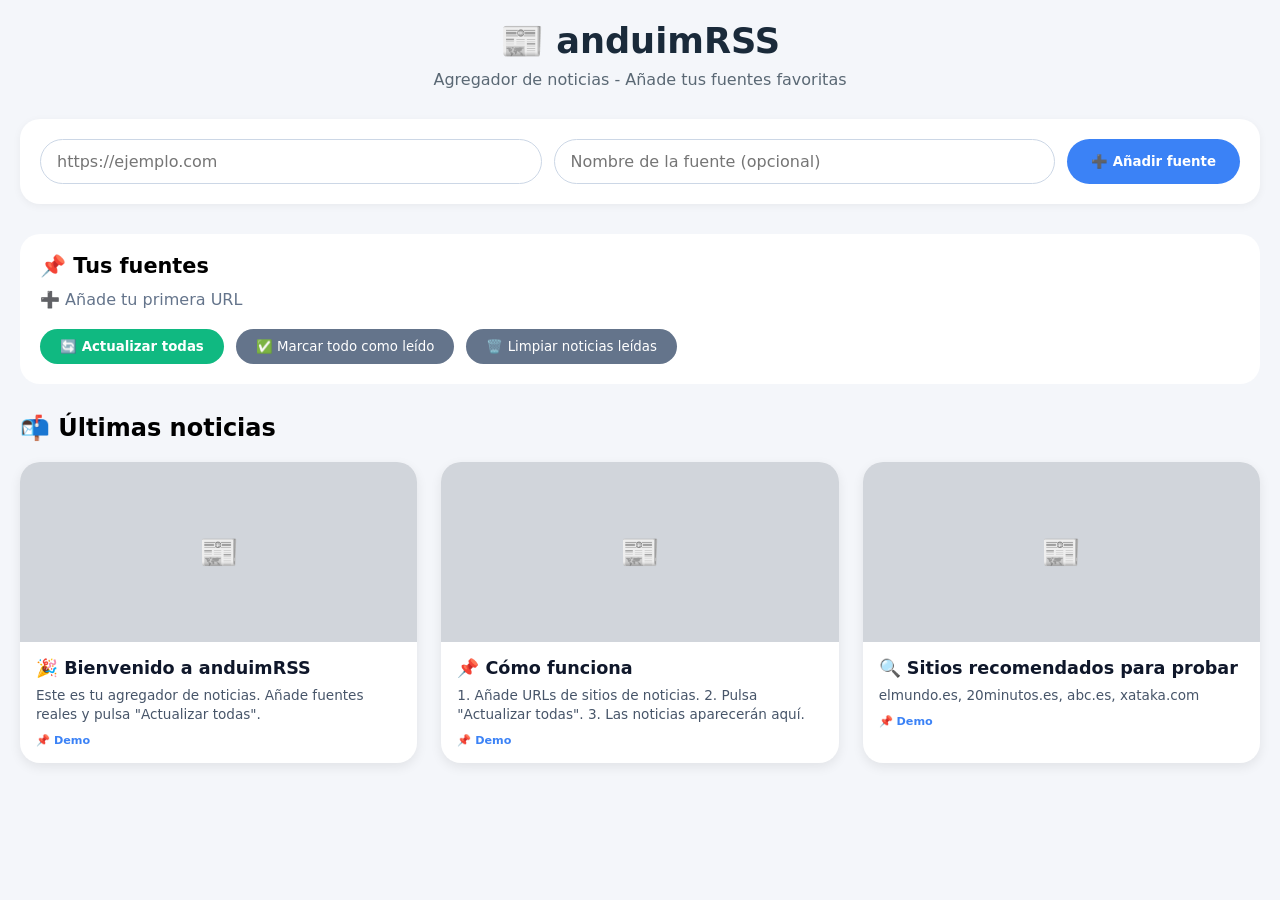
==== commit 58f2295a: "Add files via upload" ====
--- a/index.html
+++ b/index.html
@@ -4,680 +4,37 @@
     <meta charset="UTF-8">
     <meta name="viewport" content="width=device-width, initial-scale=1.0, viewport-fit=cover">
     <title>anduimRSS - Agregador de Noticias</title>
-    <style>
-        * {
-            margin: 0;
-            padding: 0;
-            box-sizing: border-box;
-            font-family: system-ui, -apple-system, 'Segoe UI', Roboto, 'Helvetica Neue', sans-serif;
-        }
-
-        /* Modo claro (por defecto) */
-        body {
-            background: #f4f6fa;
-            padding: 20px;
-            transition: background 0.3s, color 0.3s;
-        }
-
-        body.dark {
-            background: #0f172a;
-            color: #e2e8f0;
-        }
-
-        body.dark .card,
-        body.dark .sources-panel,
-        body.dark .add-form {
-            background: #1e293b;
-            color: #e2e8f0;
-        }
-
-        body.dark .news-card {
-            background: #1e293b;
-        }
-
-        body.dark .news-title {
-            color: #f1f5f9;
-        }
-
-        body.dark .news-summary {
-            color: #94a3b8;
-        }
-
-        .container {
-            max-width: 1400px;
-            margin: 0 auto;
-        }
-
-        /* Header con botón oscuro */
-        .header {
-            display: flex;
-            justify-content: space-between;
-            align-items: center;
-            margin-bottom: 30px;
-            flex-wrap: wrap;
-            gap: 15px;
-        }
-
-        h1 {
-            font-size: 2rem;
-            color: #1a2a3a;
-        }
-
-        body.dark h1 {
-            color: #f1f5f9;
-        }
-
-        .dark-toggle {
-            background: #3b82f6;
-            color: white;
-            border: none;
-            padding: 10px 20px;
-            border-radius: 40px;
-            cursor: pointer;
-            font-weight: bold;
-        }
-
-        /* Formulario */
-        .add-form {
-            background: white;
-            padding: 20px;
-            border-radius: 20px;
-            margin-bottom: 30px;
-            box-shadow: 0 2px 8px rgba(0,0,0,0.05);
-            display: flex;
-            gap: 12px;
-            flex-wrap: wrap;
-        }
-
-        .add-form input {
-            flex: 1;
-            padding: 12px 16px;
-            border: 1px solid #ccd7e6;
-            border-radius: 40px;
-            font-size: 16px;
-            outline: none;
-        }
-
-        .add-form button {
-            background: #3b82f6;
-            color: white;
-            border: none;
-            padding: 12px 24px;
-            border-radius: 40px;
-            font-weight: bold;
-            cursor: pointer;
-            transition: 0.2s;
-        }
-
-        .add-form button:active {
-            transform: scale(0.97);
-        }
-
-        /* Panel fuentes */
-        .sources-panel {
-            background: white;
-            border-radius: 20px;
-            padding: 20px;
-            margin-bottom: 30px;
-        }
-
-        .sources-list {
-            display: flex;
-            flex-wrap: wrap;
-            gap: 10px;
-            margin: 15px 0;
-        }
-
-        .source-tag {
-            background: #eef2ff;
-            padding: 6px 14px;
-            border-radius: 30px;
-            display: flex;
-            align-items: center;
-            gap: 8px;
-            font-size: 14px;
-        }
-
-        body.dark .source-tag {
-            background: #334155;
-        }
-
-        .remove-source {
-            background: none;
-            border: none;
-            color: #ef4444;
-            font-size: 18px;
-            cursor: pointer;
-            font-weight: bold;
-        }
-
-        .action-buttons {
-            display: flex;
-            gap: 12px;
-            flex-wrap: wrap;
-            margin-top: 15px;
-        }
-
-        .btn-primary {
-            background: #10b981;
-            color: white;
-            border: none;
-            padding: 10px 20px;
-            border-radius: 40px;
-            cursor: pointer;
-            font-weight: bold;
-        }
-
-        .btn-secondary {
-            background: #64748b;
-            color: white;
-            border: none;
-            padding: 10px 20px;
-            border-radius: 40px;
-            cursor: pointer;
-        }
-
-        /* Grid noticias */
-        .news-grid {
-            display: grid;
-            grid-template-columns: repeat(auto-fill, minmax(320px, 1fr));
-            gap: 24px;
-            margin-top: 20px;
-        }
-
-        .news-card {
-            background: white;
-            border-radius: 20px;
-            overflow: hidden;
-            box-shadow: 0 4px 12px rgba(0,0,0,0.08);
-            cursor: pointer;
-            transition: transform 0.2s, opacity 0.2s;
-        }
-
-        .news-card:active {
-            transform: scale(0.98);
-        }
-
-        .news-card.read {
-            opacity: 0.6;
-            background: #e9ecef;
-            filter: grayscale(0.1);
-        }
-
-        body.dark .news-card.read {
-            background: #2d3748;
-        }
-
-        .news-img {
-            width: 100%;
-            height: 180px;
-            object-fit: cover;
-            background: #e2e8f0;
-            display: flex;
-            align-items: center;
-            justify-content: center;
-            font-size: 48px;
-        }
-
-        .news-content {
-            padding: 16px;
-        }
-
-        .news-title {
-            font-size: 1.1rem;
-            font-weight: 600;
-            margin-bottom: 8px;
-            color: #0f172a;
-            line-height: 1.4;
-        }
-
-        .news-summary {
-            font-size: 0.85rem;
-            color: #475569;
-            line-height: 1.4;
-            margin-bottom: 8px;
-        }
-
-        .news-source {
-            font-size: 0.7rem;
-            color: #3b82f6;
-            font-weight: bold;
-            text-transform: uppercase;
-        }
-
-        .loading, .no-news {
-            text-align: center;
-            padding: 60px;
-            color: #5a6874;
-            grid-column: 1 / -1;
-        }
-
-        @media (max-width: 700px) {
-            body {
-                padding: 12px;
-            }
-            .add-form {
-                flex-direction: column;
-            }
-            .news-grid {
-                gap: 16px;
-            }
-        }
-    </style>
+    <link rel="stylesheet" href="style.css">
 </head>
 <body>
     <div class="container">
-        <div class="header">
+        <header>
             <h1>📰 anduimRSS</h1>
-            <button id="darkModeBtn" class="dark-toggle">🌙 Modo oscuro</button>
-        </div>
+            <p>Agregador de noticias - Añade tus fuentes favoritas</p>
+        </header>
 
-        <!-- Añadir fuente -->
-        <div class="add-form">
-            <input type="text" id="newUrl" placeholder="URL de la web (ej: https://www.elmundo.es)">
-            <input type="text" id="newName" placeholder="Nombre (opcional)">
+        <div class="add-source">
+            <input type="url" id="newSourceUrl" placeholder="https://ejemplo.com" required>
+            <input type="text" id="newSourceName" placeholder="Nombre de la fuente (opcional)">
             <button id="addSourceBtn">➕ Añadir fuente</button>
         </div>
 
-        <!-- Mis fuentes -->
         <div class="sources-panel">
-            <strong>📌 Mis fuentes</strong>
-            <div id="sourcesList" class="sources-list">Cargando...</div>
-            <div class="action-buttons">
-                <button id="fetchBtn" class="btn-primary">🔄 Actualizar todas</button>
-                <button id="markAllReadBtn" class="btn-secondary">✅ Marcar todo leído</button>
-                <button id="clearReadBtn" class="btn-secondary">🗑️ Limpiar leídos</button>
+            <h2>📌 Tus fuentes</h2>
+            <div id="sourcesList" class="sources-list"></div>
+            <div class="actions">
+                <button id="fetchAllBtn" class="btn-primary">🔄 Actualizar todas</button>
+                <button id="markAllReadBtn" class="btn-secondary">✅ Marcar todo como leído</button>
+                <button id="clearReadBtn" class="btn-secondary">🗑️ Limpiar noticias leídas</button>
             </div>
         </div>
 
-        <!-- Noticias -->
-        <strong>📬 Últimas noticias</strong>
-        <div id="newsList" class="news-grid">
-            <div class="loading">✨ Añade una fuente y pulsa "Actualizar todas"</div>
+        <div class="news-container">
+            <h2>📬 Últimas noticias</h2>
+            <div id="newsList" class="news-grid"></div>
         </div>
     </div>
 
-    <script>
-        // ============================================
-        // ANDUIM RSS - VERSIÓN COMPLETA Y FUNCIONAL
-        // ============================================
-        
-        (function() {
-            console.log('🚀 anduimRSS iniciado');
-            
-            // ======== ESTADO ========
-            let fuentes = [];
-            let noticias = [];
-            let leidas = new Set();
-            let modoOscuro = false;
-            
-            // ======== ELEMENTOS DOM ========
-            const darkBtn = document.getElementById('darkModeBtn');
-            const newUrl = document.getElementById('newUrl');
-            const newName = document.getElementById('newName');
-            const addBtn = document.getElementById('addSourceBtn');
-            const fetchBtn = document.getElementById('fetchBtn');
-            const markAllBtn = document.getElementById('markAllReadBtn');
-            const clearBtn = document.getElementById('clearReadBtn');
-            const sourcesDiv = document.getElementById('sourcesList');
-            const newsDiv = document.getElementById('newsList');
-            
-            // ======== FUNCIONES ========
-            function guardarTodo() {
-                const datos = {
-                    fuentes: fuentes,
-                    noticias: noticias,
-                    leidas: [...leidas],
-                    modoOscuro: modoOscuro
-                };
-                localStorage.setItem('anduim_data', JSON.stringify(datos));
-                console.log('💾 Datos guardados:', fuentes.length, 'fuentes,', noticias.length, 'noticias');
-            }
-            
-            function cargarDatos() {
-                const guardado = localStorage.getItem('anduim_data');
-                if (guardado) {
-                    try {
-                        const datos = JSON.parse(guardado);
-                        fuentes = datos.fuentes || [];
-                        noticias = datos.noticias || [];
-                        leidas = new Set(datos.leidas || []);
-                        modoOscuro = datos.modoOscuro || false;
-                    } catch(e) {}
-                }
-                
-                // Fuentes de ejemplo si está vacío
-                if (fuentes.length === 0) {
-                    fuentes = [
-                        { url: 'https://www.elmundo.es', nombre: 'El Mundo' },
-                        { url: 'https://www.20minutos.es', nombre: '20 Minutos' }
-                    ];
-                }
-                
-                // Noticias de ejemplo si está vacío
-                if (noticias.length === 0) {
-                    noticias = [
-                        {
-                            id: 'demo1',
-                            titulo: '🎉 Bienvenido a anduimRSS',
-                            resumen: 'Este es tu agregador de noticias. Añade fuentes reales y actualiza para ver contenido.',
-                            enlace: '#',
-                            fuente: 'Demo',
-                            imagen: '',
-                            fecha: Date.now()
-                        },
-                        {
-                            id: 'demo2',
-                            titulo: '📌 Cómo funciona',
-                            resumen: '1. Añade URLs de sitios de noticias. 2. Pulsa "Actualizar todas". 3. Las noticias aparecerán aquí.',
-                            enlace: '#',
-                            fuente: 'Demo',
-                            imagen: '',
-                            fecha: Date.now() - 3600000
-                        },
-                        {
-                            id: 'demo3',
-                            titulo: '🔍 Sitios recomendados',
-                            resumen: 'Prueba con: elpais.com, abc.es, xataka.com, microsiervos.com',
-                            enlace: '#',
-                            fuente: 'Demo',
-                            imagen: '',
-                            fecha: Date.now() - 7200000
-                        }
-                    ];
-                }
-                
-                // Aplicar modo oscuro
-                if (modoOscuro) {
-                    document.body.classList.add('dark');
-                    if (darkBtn) darkBtn.textContent = '☀️ Modo claro';
-                }
-                
-                guardarTodo();
-                renderizarTodo();
-            }
-            
-            function renderizarTodo() {
-                renderizarFuentes();
-                renderizarNoticias();
-            }
-            
-            function renderizarFuentes() {
-                if (!sourcesDiv) return;
-                
-                if (fuentes.length === 0) {
-                    sourcesDiv.innerHTML = '<div style="color:#64748b;">➕ No hay fuentes. Añade una arriba.</div>';
-                    return;
-                }
-                
-                sourcesDiv.innerHTML = fuentes.map((f, i) => `
-                    <div class="source-tag">
-                        <span>📄 ${escapeHtml(f.nombre)}</span>
-                        <button class="remove-source" data-index="${i}">✖</button>
-                    </div>
-                `).join('');
-                
-                // Eventos eliminar
-                document.querySelectorAll('.remove-source').forEach(btn => {
-                    btn.addEventListener('click', (e) => {
-                        e.stopPropagation();
-                        const idx = parseInt(btn.dataset.index);
-                        if (confirm(`¿Eliminar "${fuentes[idx].nombre}"?`)) {
-                            fuentes.splice(idx, 1);
-                            guardarTodo();
-                            renderizarTodo();
-                        }
-                    });
-                });
-            }
-            
-            function renderizarNoticias() {
-                if (!newsDiv) return;
-                
-                if (noticias.length === 0) {
-                    newsDiv.innerHTML = '<div class="no-news">📭 Sin noticias. Pulsa "Actualizar todas".</div>';
-                    return;
-                }
-                
-                newsDiv.innerHTML = noticias.map(n => `
-                    <div class="news-card ${leidas.has(n.id) ? 'read' : ''}" data-id="${n.id}" data-link="${n.enlace}">
-                        <div class="news-img">
-                            ${n.imagen ? `<img src="${n.imagen}" style="width:100%; height:100%; object-fit:cover;" onerror="this.parentElement.innerHTML='📰'">` : '📰'}
-                        </div>
-                        <div class="news-content">
-                            <div class="news-title">${escapeHtml(n.titulo)}</div>
-                            <div class="news-summary">${escapeHtml(n.resumen)}</div>
-                            <div class="news-source">📌 ${escapeHtml(n.fuente)}</div>
-                        </div>
-                    </div>
-                `).join('');
-                
-                // Eventos clic en noticias
-                document.querySelectorAll('.news-card').forEach(card => {
-                    card.addEventListener('click', (e) => {
-                        const id = card.dataset.id;
-                        const link = card.dataset.link;
-                        
-                        if (link && link !== '#') {
-                            if (!leidas.has(id)) {
-                                leidas.add(id);
-                                guardarTodo();
-                                card.classList.add('read');
-                            }
-                            window.open(link, '_blank');
-                        } else if (link === '#') {
-                            alert('ℹ️ Noticia de demostración. Añade fuentes reales.');
-                        }
-                    });
-                });
-            }
-            
-            // Añadir fuente
-            function anadirFuente() {
-                console.log('➕ Añadiendo fuente...');
-                let url = newUrl.value.trim();
-                let nombre = newName.value.trim();
-                
-                if (!url) {
-                    alert('❌ Introduce una URL');
-                    return;
-                }
-                
-                if (!url.startsWith('http')) {
-                    url = 'https://' + url;
-                }
-                
-                try {
-                    new URL(url);
-                } catch(e) {
-                    alert('❌ URL no válida');
-                    return;
-                }
-                
-                if (!nombre) {
-                    try {
-                        nombre = new URL(url).hostname.replace('www.', '');
-                    } catch(e) {
-                        nombre = 'Mi fuente';
-                    }
-                }
-                
-                fuentes.push({ url, nombre });
-                newUrl.value = '';
-                newName.value = '';
-                guardarTodo();
-                renderizarTodo();
-                alert(`✅ "${nombre}" añadida`);
-            }
-            
-            // Actualizar noticias reales
-            async function actualizarNoticias() {
-                if (fuentes.length === 0) {
-                    alert('⚠️ No hay fuentes');
-                    return;
-                }
-                
-                newsDiv.innerHTML = '<div class="loading">🔄 Buscando noticias...<br><small>Puede tardar hasta 15 segundos</small></div>';
-                
-                let todas = [];
-                
-                for (const f of fuentes) {
-                    try {
-                        const articulos = await extraerDeWeb(f.url, f.nombre);
-                        todas.push(...articulos);
-                        await delay(500);
-                    } catch(e) {
-                        console.error('Error con', f.nombre, e);
-                    }
-                }
-                
-                if (todas.length > 0) {
-                    // Eliminar duplicados
-                    const unicas = [];
-                    const linksVistos = new Set();
-                    for (const a of todas) {
-                        if (!linksVistos.has(a.enlace)) {
-                            linksVistos.add(a.enlace);
-                            unicas.push(a);
-                        }
-                    }
-                    noticias = unicas.slice(0, 30);
-                    guardarTodo();
-                    renderizarNoticias();
-                    alert(`✅ ${noticias.length} noticias encontradas`);
-                } else {
-                    if (noticias.length === 0) {
-                        noticias = [
-                            {
-                                id: 'error1',
-                                titulo: '⚠️ No se encontraron noticias',
-                                resumen: 'Prueba con otras webs como: elpais.com, abc.es, lavanguardia.com',
-                                enlace: '#',
-                                fuente: 'Sistema',
-                                imagen: '',
-                                fecha: Date.now()
-                            }
-                        ];
-                        guardarTodo();
-                        renderizarNoticias();
-                    }
-                    alert('⚠️ No se encontraron noticias en esas webs');
-                }
-            }
-            
-            async function extraerDeWeb(url, nombreFuente) {
-                const proxies = [
-                    `https://api.allorigins.win/get?url=${encodeURIComponent(url)}`,
-                    `https://corsproxy.io/?url=${encodeURIComponent(url)}`
-                ];
-                
-                let html = null;
-                for (const proxy of proxies) {
-                    try {
-                        const res = await fetch(proxy, { signal: AbortSignal.timeout(10000) });
-                        if (res.ok) {
-                            const data = await res.json();
-                            html = data.contents || data;
-                            if (html && html.length > 500) break;
-                        }
-                    } catch(e) {}
-                }
-                
-                if (!html) return [];
-                
-                const parser = new DOMParser();
-                const doc = parser.parseFromString(html, 'text/html');
-                const resultados = [];
-                const enlaces = doc.querySelectorAll('a[href]');
-                
-                for (const a of enlaces) {
-                    if (resultados.length >= 12) break;
-                    
-                    const href = a.href;
-                    const texto = a.innerText.trim();
-                    
-                    if (!href || href.includes('#') || href === url) continue;
-                    if (texto.length < 20 || texto.length > 150) continue;
-                    
-                    // Buscar imagen
-                    let imagen = '';
-                    const padre = a.closest('article, div, li, section');
-                    if (padre) {
-                        const img = padre.querySelector('img');
-                        if (img && img.src) imagen = img.src;
-                    }
-                    
-                    resultados.push({
-                        id: `${nombreFuente}-${href}-${Date.now()}`,
-                        titulo: texto.slice(0, 90),
-                        resumen: texto.slice(0, 140),
-                        enlace: href,
-                        fuente: nombreFuente,
-                        imagen: imagen,
-                        fecha: Date.now()
-                    });
-                }
-                
-                return resultados;
-            }
-            
-            function marcarTodoLeido() {
-                noticias.forEach(n => leidas.add(n.id));
-                guardarTodo();
-                renderizarNoticias();
-            }
-            
-            function limpiarLeidos() {
-                noticias = noticias.filter(n => !leidas.has(n.id));
-                leidas.clear();
-                guardarTodo();
-                renderizarNoticias();
-            }
-            
-            function toggleModoOscuro() {
-                modoOscuro = !modoOscuro;
-                if (modoOscuro) {
-                    document.body.classList.add('dark');
-                    darkBtn.textContent = '☀️ Modo claro';
-                } else {
-                    document.body.classList.remove('dark');
-                    darkBtn.textContent = '🌙 Modo oscuro';
-                }
-                guardarTodo();
-            }
-            
-            function escapeHtml(str) {
-                if (!str) return '';
-                return str.replace(/[&<>]/g, function(m) {
-                    if (m === '&') return '&amp;';
-                    if (m === '<') return '&lt;';
-                    if (m === '>') return '&gt;';
-                    return m;
-                });
-            }
-            
-            function delay(ms) {
-                return new Promise(r => setTimeout(r, ms));
-            }
-            
-            // ======== CONFIGURAR EVENTOS ========
-            if (addBtn) addBtn.onclick = anadirFuente;
-            if (fetchBtn) fetchBtn.onclick = actualizarNoticias;
-            if (markAllBtn) markAllBtn.onclick = marcarTodoLeido;
-            if (clearBtn) clearBtn.onclick = limpiarLeidos;
-            if (darkBtn) darkBtn.onclick = toggleModoOscuro;
-            
-            // Permitir Enter en inputs
-            if (newUrl) {
-                newUrl.addEventListener('keypress', (e) => {
-                    if (e.key === 'Enter') anadirFuente();
-                });
-            }
-            
-            // ======== INICIAR ========
-            cargarDatos();
-            console.log('✅ Todo listo, botones configurados');
-        })();
-    </script>
+    <script src="script.js"></script>
 </body>
 </html>
--- a/style.css
+++ b/style.css
@@ -0,0 +1,207 @@
+* {
+    margin: 0;
+    padding: 0;
+    box-sizing: border-box;
+    font-family: system-ui, -apple-system, 'Segoe UI', Roboto, 'Helvetica Neue', sans-serif;
+}
+
+body {
+    background: #f4f6fa;
+    padding: 20px;
+}
+
+.container {
+    max-width: 1400px;
+    margin: 0 auto;
+}
+
+header {
+    text-align: center;
+    margin-bottom: 30px;
+}
+
+header h1 {
+    font-size: 2.2rem;
+    color: #1a2a3a;
+}
+
+header p {
+    color: #5a6874;
+    margin-top: 8px;
+}
+
+.add-source {
+    display: flex;
+    gap: 12px;
+    flex-wrap: wrap;
+    background: white;
+    padding: 20px;
+    border-radius: 20px;
+    box-shadow: 0 2px 8px rgba(0,0,0,0.05);
+    margin-bottom: 30px;
+}
+
+.add-source input {
+    flex: 1;
+    padding: 12px 16px;
+    border: 1px solid #ccd7e6;
+    border-radius: 40px;
+    font-size: 1rem;
+    outline: none;
+}
+
+.add-source input:focus {
+    border-color: #3b82f6;
+}
+
+.add-source button {
+    background: #3b82f6;
+    color: white;
+    border: none;
+    padding: 12px 24px;
+    border-radius: 40px;
+    font-weight: bold;
+    cursor: pointer;
+}
+
+.sources-panel {
+    background: white;
+    border-radius: 20px;
+    padding: 20px;
+    margin-bottom: 30px;
+}
+
+.sources-panel h2 {
+    font-size: 1.3rem;
+    margin-bottom: 12px;
+}
+
+.sources-list {
+    display: flex;
+    flex-wrap: wrap;
+    gap: 10px;
+    margin-bottom: 20px;
+}
+
+.source-tag {
+    background: #eef2ff;
+    padding: 6px 14px;
+    border-radius: 30px;
+    display: flex;
+    align-items: center;
+    gap: 8px;
+    font-size: 0.9rem;
+}
+
+.source-tag button {
+    background: none;
+    border: none;
+    color: #ef4444;
+    font-weight: bold;
+    cursor: pointer;
+    font-size: 1.2rem;
+}
+
+.actions {
+    display: flex;
+    gap: 12px;
+    flex-wrap: wrap;
+}
+
+.btn-primary {
+    background: #10b981;
+    color: white;
+    border: none;
+    padding: 10px 20px;
+    border-radius: 40px;
+    cursor: pointer;
+    font-weight: bold;
+}
+
+.btn-secondary {
+    background: #64748b;
+    color: white;
+    border: none;
+    padding: 10px 20px;
+    border-radius: 40px;
+    cursor: pointer;
+}
+
+.news-container h2 {
+    margin-bottom: 20px;
+}
+
+.news-grid {
+    display: grid;
+    grid-template-columns: repeat(auto-fill, minmax(320px, 1fr));
+    gap: 24px;
+}
+
+.news-card {
+    background: white;
+    border-radius: 20px;
+    overflow: hidden;
+    box-shadow: 0 4px 12px rgba(0,0,0,0.08);
+    cursor: pointer;
+    transition: transform 0.2s, opacity 0.2s;
+}
+
+.news-card:hover {
+    transform: translateY(-4px);
+}
+
+.news-card.read {
+    opacity: 0.6;
+    background: #e9ecef;
+}
+
+.news-img {
+    width: 100%;
+    height: 180px;
+    object-fit: cover;
+    background: #d1d5db;
+    display: flex;
+    align-items: center;
+    justify-content: center;
+    font-size: 2rem;
+}
+
+.news-content {
+    padding: 16px;
+}
+
+.news-title {
+    font-size: 1.1rem;
+    font-weight: 600;
+    margin-bottom: 8px;
+    color: #0f172a;
+}
+
+.news-summary {
+    font-size: 0.85rem;
+    color: #475569;
+    line-height: 1.4;
+}
+
+.news-source {
+    font-size: 0.7rem;
+    color: #3b82f6;
+    margin-top: 10px;
+    font-weight: bold;
+}
+
+.loading, .no-news {
+    text-align: center;
+    padding: 60px;
+    color: #5a6874;
+    grid-column: 1 / -1;
+}
+
+@media (max-width: 700px) {
+    .add-source {
+        flex-direction: column;
+    }
+    .news-grid {
+        grid-template-columns: 1fr;
+    }
+}
